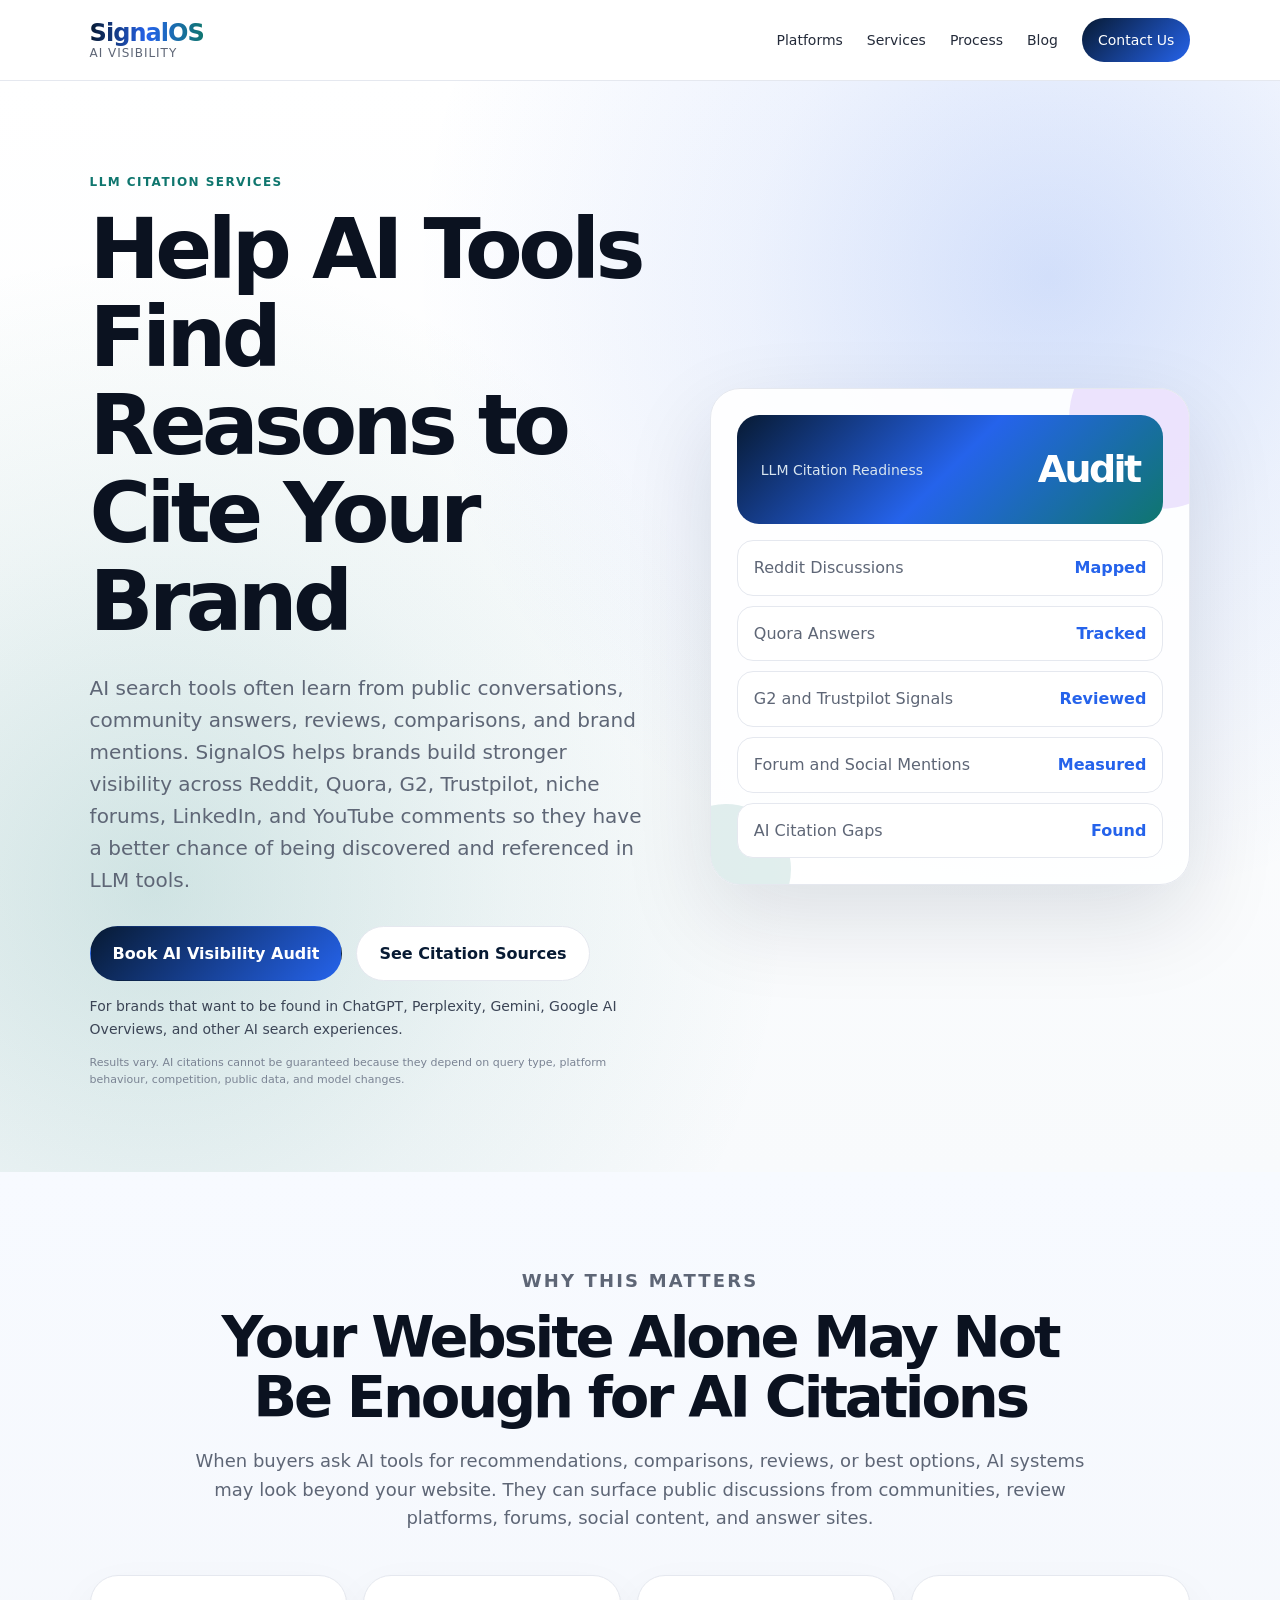
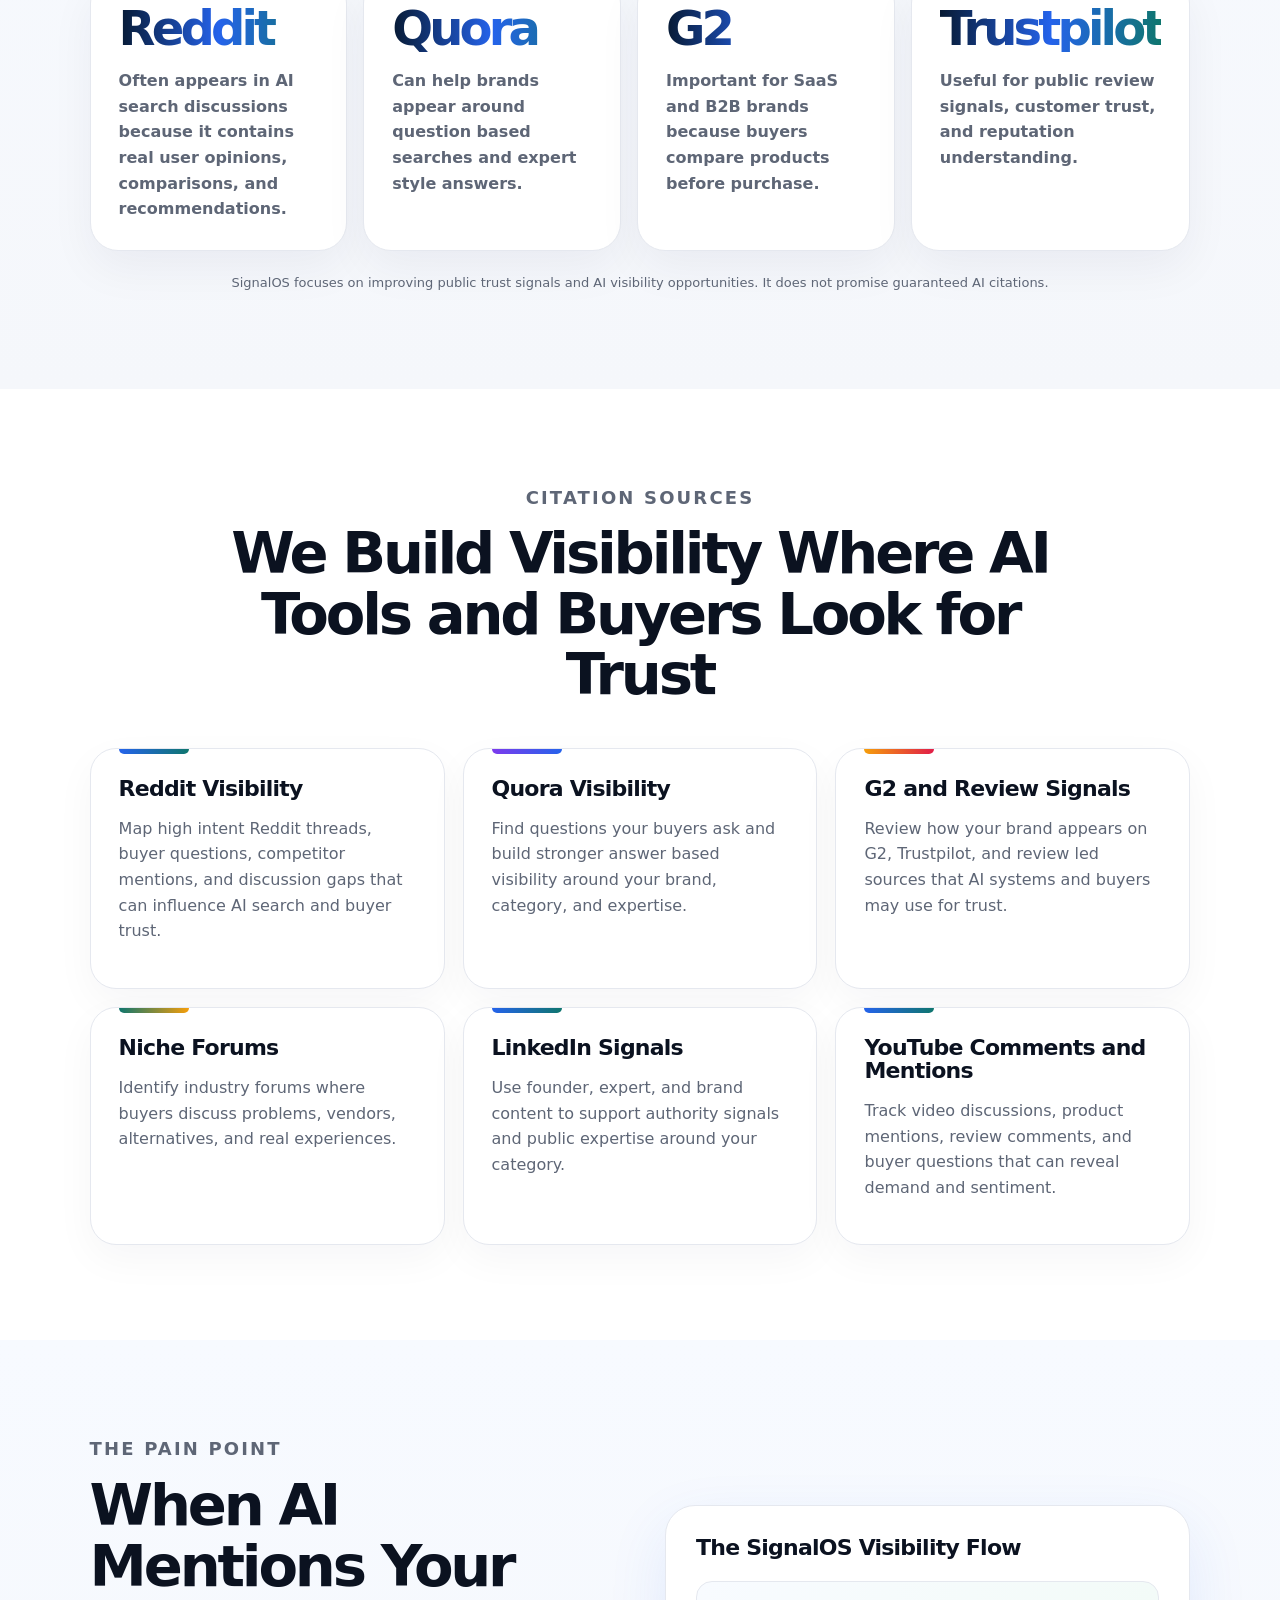
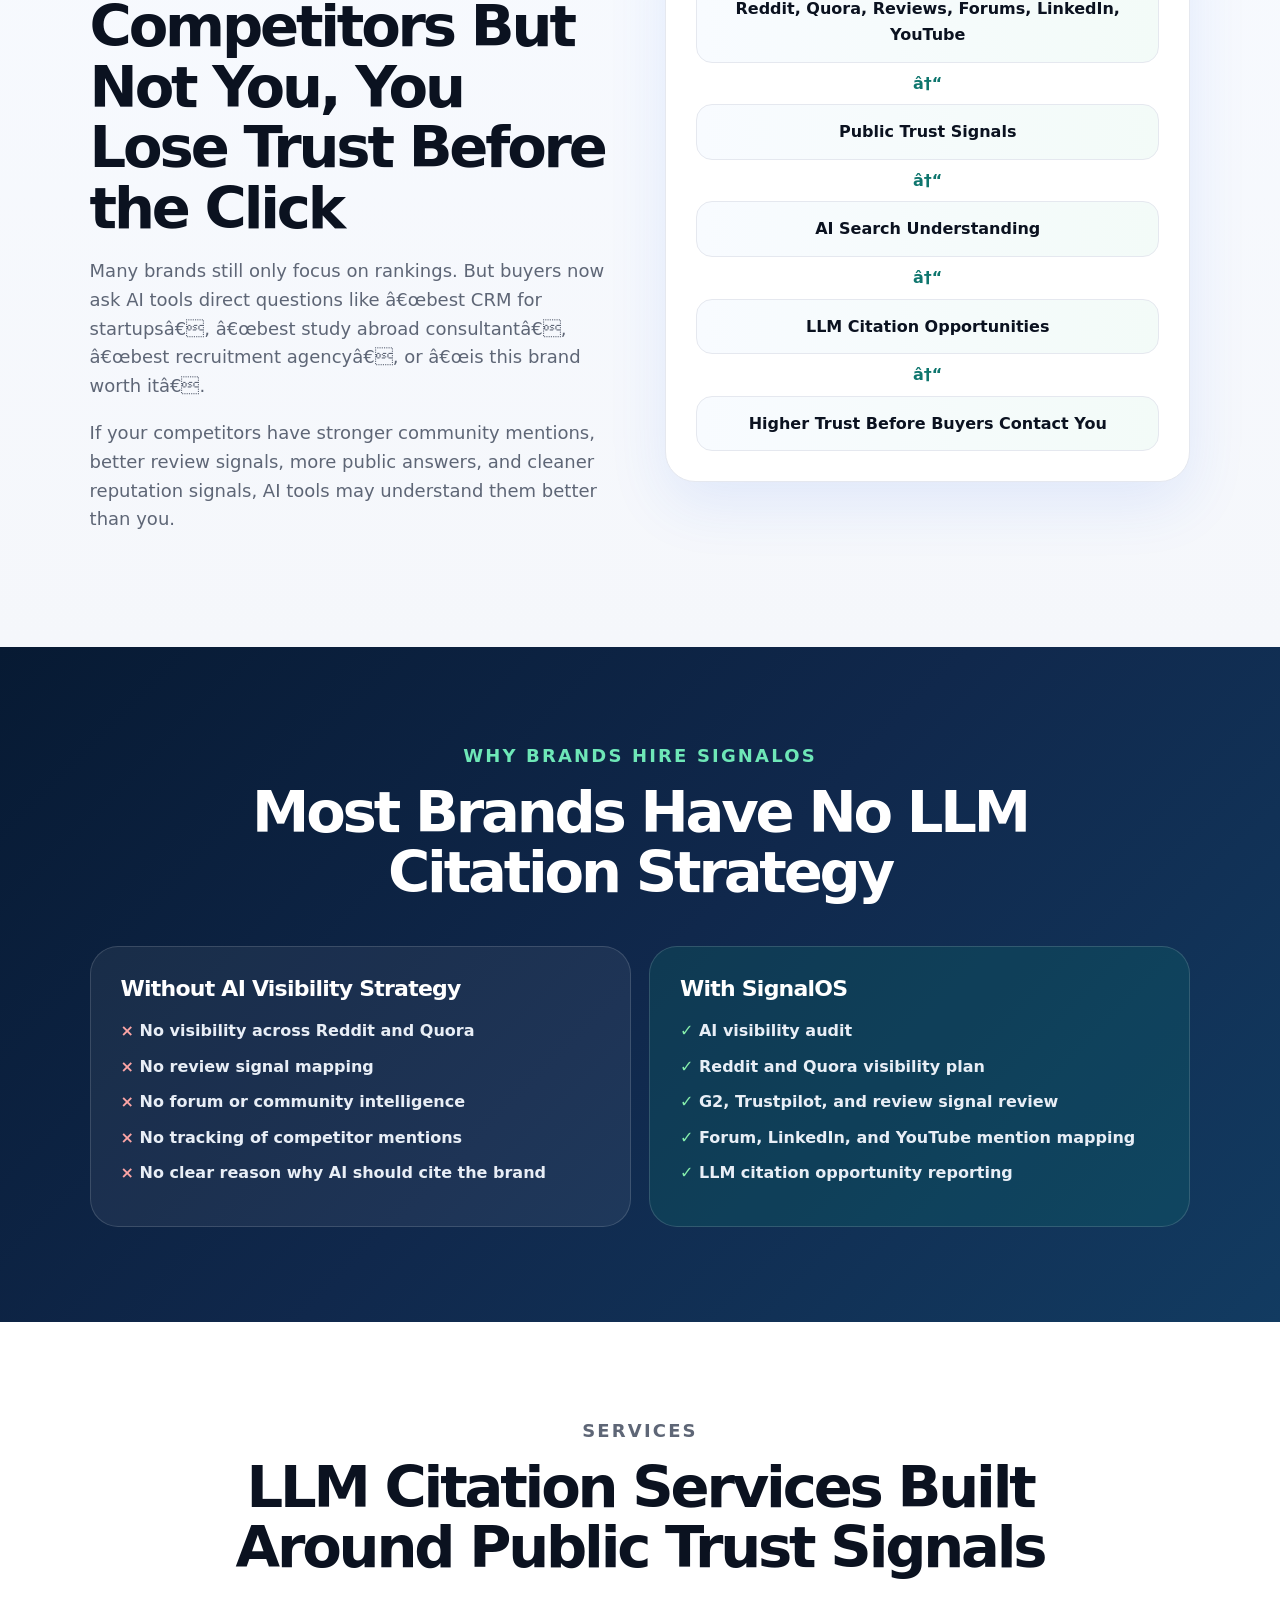
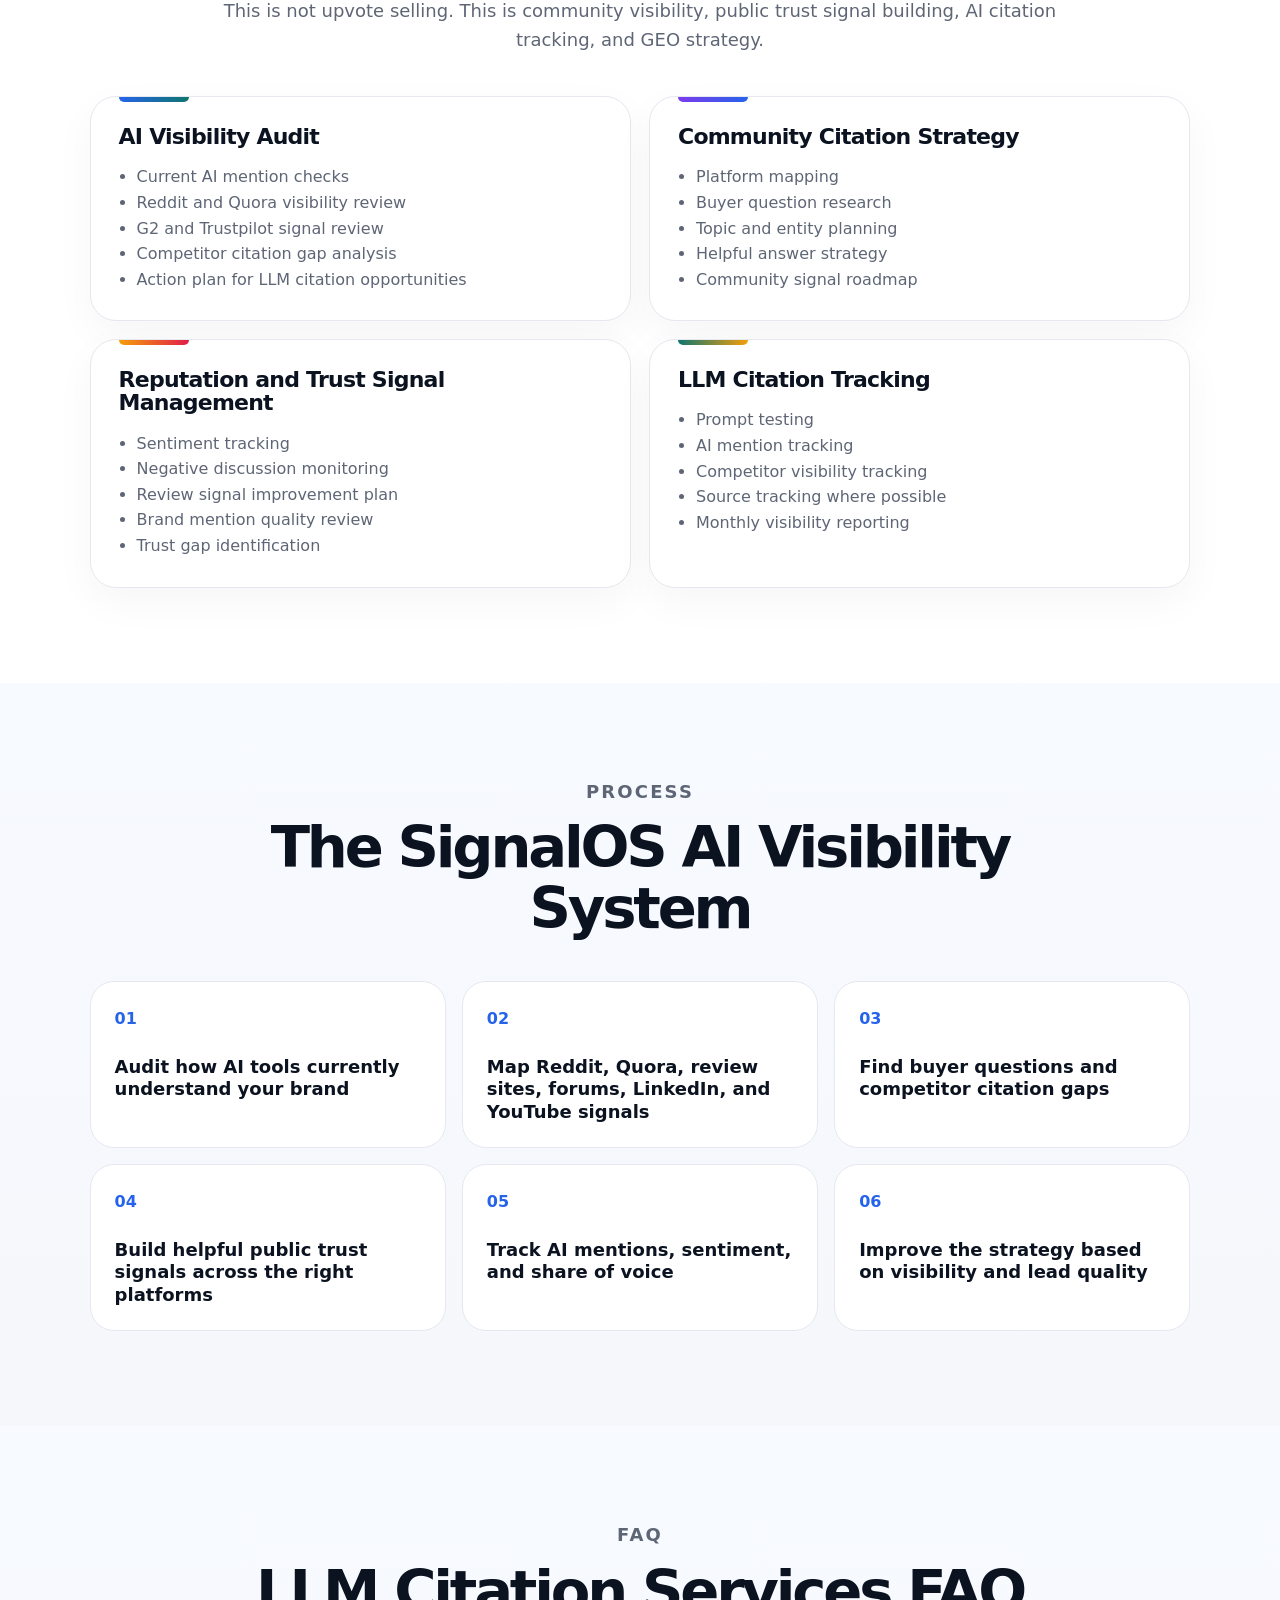
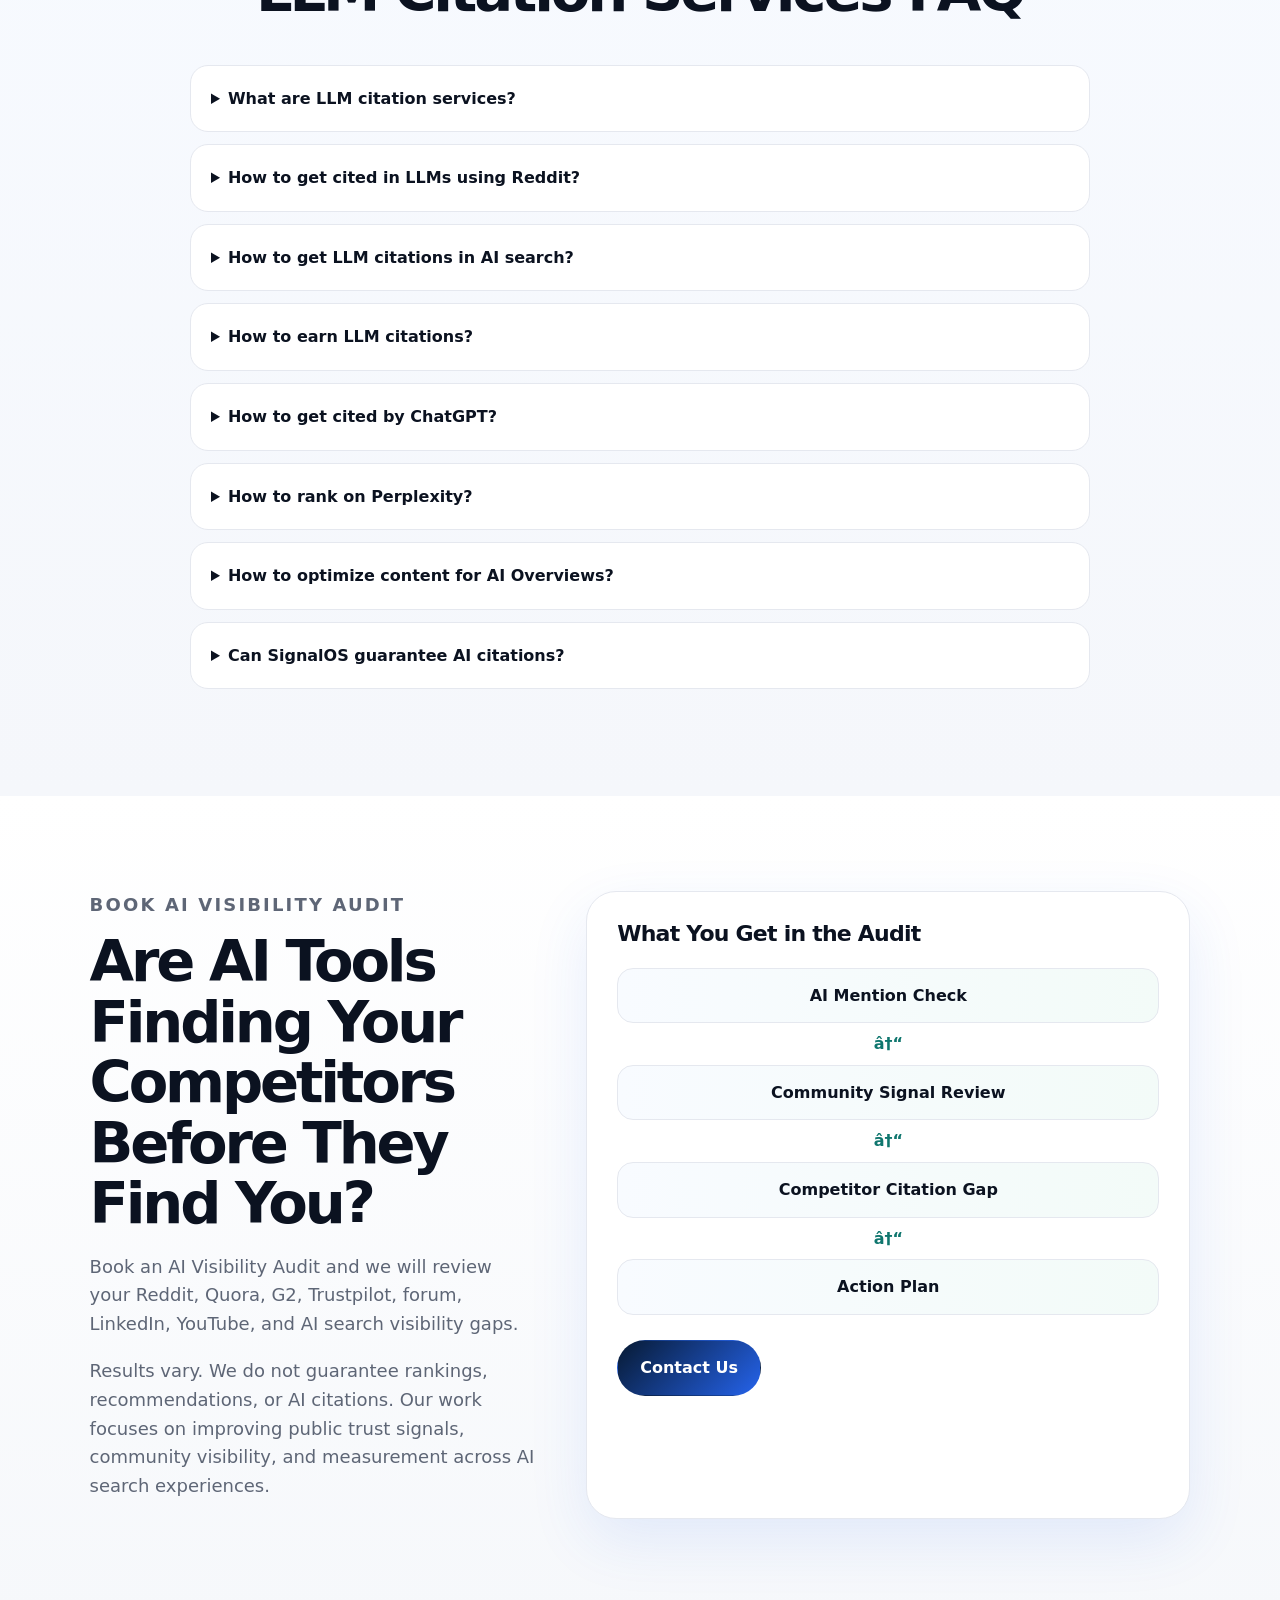
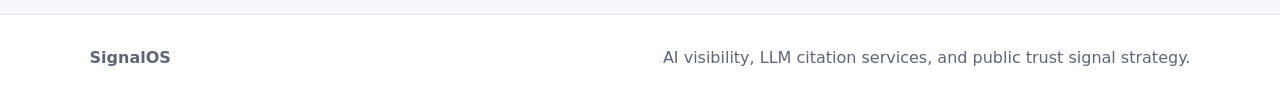
==== index.html @ 14f6a8f0 "Add files via upload" ====
﻿<!DOCTYPE html>
<html lang="en">
<head>
  <meta charset="UTF-8" />
  <meta name="viewport" content="width=device-width, initial-scale=1.0" />

  <title>LLM Citation Services | AI Visibility Through Reddit, Quora & Review Signals</title>
  <meta name="description" content="LLM citation services for brands that want better AI visibility through Reddit, Quora, G2, Trustpilot, niche forums, LinkedIn, YouTube comments, and public trust signals." />
  <link rel="canonical" href="https://yourdomain.com/" />

  <meta property="og:title" content="LLM Citation Services for AI Visibility" />
  <meta property="og:description" content="Improve AI visibility through Reddit, Quora, reviews, forums, LinkedIn, YouTube comments, and public trust signals." />
  <meta property="og:type" content="website" />

  <script type="application/ld+json">
  {
    "@context": "https://schema.org",
    "@type": "Service",
    "name": "LLM Citation Services",
    "description": "AI visibility and LLM citation services using Reddit, Quora, G2, Trustpilot, niche forums, LinkedIn, YouTube comments, and public trust signals.",
    "provider": {
      "@type": "Organization",
      "name": "SignalOS"
    },
    "areaServed": "Global",
    "serviceType": "AI Visibility and LLM Citation Services"
  }
  </script>

  <link rel="stylesheet" href="assets/styles.css" />
</head>

<body>
  <header class="site-header">
    <a class="logo" href="index.html">
      <span>SignalOS</span>
      <small>AI Visibility</small>
    </a>
    <nav class="nav">
      <a href="#platforms">Platforms</a>
      <a href="#services">Services</a>
      <a href="#process">Process</a>
      <a href="https://blog.growth-os.org/">Blog</a>
      <a href="contact.html" class="nav-cta">Contact Us</a>
    </nav>
  </header>

  <main>
    <section class="hero">
      <div class="hero-copy">
        <p class="eyebrow">LLM Citation Services</p>
        <h1>Help AI Tools Find Reasons to Cite Your Brand</h1>
        <p class="lead">
          AI search tools often learn from public conversations, community answers, reviews, comparisons, and brand mentions. SignalOS helps brands build stronger visibility across Reddit, Quora, G2, Trustpilot, niche forums, LinkedIn, and YouTube comments so they have a better chance of being discovered and referenced in LLM tools.
        </p>
        <div class="hero-actions">
          <a class="btn primary" href="contact.html">Book AI Visibility Audit</a>
          <a class="btn secondary" href="#platforms">See Citation Sources</a>
        </div>
        <p class="trust-line">For brands that want to be found in ChatGPT, Perplexity, Gemini, Google AI Overviews, and other AI search experiences.</p>
        <p class="tiny-note">Results vary. AI citations cannot be guaranteed because they depend on query type, platform behaviour, competition, public data, and model changes.</p>
      </div>

      <div class="dashboard-card">
        <div class="dash-head">
          <span>LLM Citation Readiness</span>
          <strong>Audit</strong>
        </div>
        <div class="metric"><span>Reddit Discussions</span><b>Mapped</b></div>
        <div class="metric"><span>Quora Answers</span><b>Tracked</b></div>
        <div class="metric"><span>G2 and Trustpilot Signals</span><b>Reviewed</b></div>
        <div class="metric"><span>Forum and Social Mentions</span><b>Measured</b></div>
        <div class="metric"><span>AI Citation Gaps</span><b>Found</b></div>
      </div>
    </section>

    <section class="section soft">
      <div class="section-head">
        <p class="eyebrow">Why This Matters</p>
        <h2>Your Website Alone May Not Be Enough for AI Citations</h2>
        <p>
          When buyers ask AI tools for recommendations, comparisons, reviews, or best options, AI systems may look beyond your website. They can surface public discussions from communities, review platforms, forums, social content, and answer sites.
        </p>
      </div>

      <div class="stat-strip">
        <div class="stat-card">
          <strong>Reddit</strong>
          <span>Often appears in AI search discussions because it contains real user opinions, comparisons, and recommendations.</span>
        </div>
        <div class="stat-card">
          <strong>Quora</strong>
          <span>Can help brands appear around question based searches and expert style answers.</span>
        </div>
        <div class="stat-card">
          <strong>G2</strong>
          <span>Important for SaaS and B2B brands because buyers compare products before purchase.</span>
        </div>
        <div class="stat-card">
          <strong>Trustpilot</strong>
          <span>Useful for public review signals, customer trust, and reputation understanding.</span>
        </div>
      </div>
      <p class="source-note">SignalOS focuses on improving public trust signals and AI visibility opportunities. It does not promise guaranteed AI citations.</p>
    </section>

    <section class="section" id="platforms">
      <div class="section-head">
        <p class="eyebrow">Citation Sources</p>
        <h2>We Build Visibility Where AI Tools and Buyers Look for Trust</h2>
      </div>

      <div class="card-grid three">
        <article class="card"><h3>Reddit Visibility</h3><p>Map high intent Reddit threads, buyer questions, competitor mentions, and discussion gaps that can influence AI search and buyer trust.</p></article>
        <article class="card"><h3>Quora Visibility</h3><p>Find questions your buyers ask and build stronger answer based visibility around your brand, category, and expertise.</p></article>
        <article class="card"><h3>G2 and Review Signals</h3><p>Review how your brand appears on G2, Trustpilot, and review led sources that AI systems and buyers may use for trust.</p></article>
        <article class="card"><h3>Niche Forums</h3><p>Identify industry forums where buyers discuss problems, vendors, alternatives, and real experiences.</p></article>
        <article class="card"><h3>LinkedIn Signals</h3><p>Use founder, expert, and brand content to support authority signals and public expertise around your category.</p></article>
        <article class="card"><h3>YouTube Comments and Mentions</h3><p>Track video discussions, product mentions, review comments, and buyer questions that can reveal demand and sentiment.</p></article>
      </div>
    </section>

    <section class="section soft">
      <div class="split">
        <div>
          <p class="eyebrow">The Pain Point</p>
          <h2>When AI Mentions Your Competitors But Not You, You Lose Trust Before the Click</h2>
          <p>
            Many brands still only focus on rankings. But buyers now ask AI tools direct questions like â€œbest CRM for startupsâ€, â€œbest study abroad consultantâ€, â€œbest recruitment agencyâ€, or â€œis this brand worth itâ€.
          </p>
          <p>
            If your competitors have stronger community mentions, better review signals, more public answers, and cleaner reputation signals, AI tools may understand them better than you.
          </p>
        </div>

        <div class="flow-card">
          <h3>The SignalOS Visibility Flow</h3>
          <div class="flow-step">Reddit, Quora, Reviews, Forums, LinkedIn, YouTube</div>
          <div class="flow-arrow">â†“</div>
          <div class="flow-step">Public Trust Signals</div>
          <div class="flow-arrow">â†“</div>
          <div class="flow-step">AI Search Understanding</div>
          <div class="flow-arrow">â†“</div>
          <div class="flow-step">LLM Citation Opportunities</div>
          <div class="flow-arrow">â†“</div>
          <div class="flow-step">Higher Trust Before Buyers Contact You</div>
        </div>
      </div>
    </section>

    <section class="section dark">
      <div class="section-head">
        <p class="eyebrow">Why Brands Hire SignalOS</p>
        <h2>Most Brands Have No LLM Citation Strategy</h2>
      </div>

      <div class="before-after">
        <div class="danger-box">
          <h3>Without AI Visibility Strategy</h3>
          <p>No visibility across Reddit and Quora</p>
          <p>No review signal mapping</p>
          <p>No forum or community intelligence</p>
          <p>No tracking of competitor mentions</p>
          <p>No clear reason why AI should cite the brand</p>
        </div>
        <div class="success-box">
          <h3>With SignalOS</h3>
          <p>AI visibility audit</p>
          <p>Reddit and Quora visibility plan</p>
          <p>G2, Trustpilot, and review signal review</p>
          <p>Forum, LinkedIn, and YouTube mention mapping</p>
          <p>LLM citation opportunity reporting</p>
        </div>
      </div>
    </section>

    <section class="section" id="services">
      <div class="section-head">
        <p class="eyebrow">Services</p>
        <h2>LLM Citation Services Built Around Public Trust Signals</h2>
        <p>This is not upvote selling. This is community visibility, public trust signal building, AI citation tracking, and GEO strategy.</p>
      </div>

      <div class="card-grid two">
        <article class="card">
          <h3>AI Visibility Audit</h3>
          <ul>
            <li>Current AI mention checks</li>
            <li>Reddit and Quora visibility review</li>
            <li>G2 and Trustpilot signal review</li>
            <li>Competitor citation gap analysis</li>
            <li>Action plan for LLM citation opportunities</li>
          </ul>
        </article>

        <article class="card">
          <h3>Community Citation Strategy</h3>
          <ul>
            <li>Platform mapping</li>
            <li>Buyer question research</li>
            <li>Topic and entity planning</li>
            <li>Helpful answer strategy</li>
            <li>Community signal roadmap</li>
          </ul>
        </article>

        <article class="card">
          <h3>Reputation and Trust Signal Management</h3>
          <ul>
            <li>Sentiment tracking</li>
            <li>Negative discussion monitoring</li>
            <li>Review signal improvement plan</li>
            <li>Brand mention quality review</li>
            <li>Trust gap identification</li>
          </ul>
        </article>

        <article class="card">
          <h3>LLM Citation Tracking</h3>
          <ul>
            <li>Prompt testing</li>
            <li>AI mention tracking</li>
            <li>Competitor visibility tracking</li>
            <li>Source tracking where possible</li>
            <li>Monthly visibility reporting</li>
          </ul>
        </article>
      </div>
    </section>

    <section class="section soft" id="process">
      <div class="section-head">
        <p class="eyebrow">Process</p>
        <h2>The SignalOS AI Visibility System</h2>
      </div>

      <div class="steps">
        <div><span>01</span><p>Audit how AI tools currently understand your brand</p></div>
        <div><span>02</span><p>Map Reddit, Quora, review sites, forums, LinkedIn, and YouTube signals</p></div>
        <div><span>03</span><p>Find buyer questions and competitor citation gaps</p></div>
        <div><span>04</span><p>Build helpful public trust signals across the right platforms</p></div>
        <div><span>05</span><p>Track AI mentions, sentiment, and share of voice</p></div>
        <div><span>06</span><p>Improve the strategy based on visibility and lead quality</p></div>
      </div>
    </section>

    <section class="section soft" id="faq">
      <div class="section-head">
        <p class="eyebrow">FAQ</p>
        <h2>LLM Citation Services FAQ</h2>
      </div>

      <div class="faq">
        <details>
          <summary>What are LLM citation services?</summary>
          <p>LLM citation services help brands improve AI visibility by strengthening public trust signals across Reddit, Quora, reviews, forums, and other public platforms.</p>
        </details>

        <details>
          <summary>How to get cited in LLMs using Reddit?</summary>
          <p>Build helpful discussions and strong brand signals on Reddit. AI tools often use public conversations and recommendations to understand brands and topics.</p>
        </details>

        <details>
          <summary>How to get LLM citations in AI search?</summary>
          <p>Create useful content, build authority, earn public mentions, and strengthen trust signals across communities, reviews, and discussion platforms.</p>
        </details>

        <details>
          <summary>How to earn LLM citations?</summary>
          <p>Earn citations by becoming a trusted source through expertise, quality content, public discussions, reviews, and strong brand authority.</p>
        </details>

        <details>
          <summary>How to get cited by ChatGPT?</summary>
          <p>There is no guaranteed way to get cited by ChatGPT. Brands can improve their chances by building helpful content and strong public trust signals.</p>
        </details>

        <details>
          <summary>How to rank on Perplexity?</summary>
          <p>Perplexity often cites sources that are useful, trustworthy, and easy to understand. Focus on authority, helpful content, and public mentions.</p>
        </details>

        <details>
          <summary>How to optimize content for AI Overviews?</summary>
          <p>Answer questions directly, use clear headings, demonstrate expertise, and create content that genuinely helps users solve problems.</p>
        </details>

        <details>
          <summary>Can SignalOS guarantee AI citations?</summary>
          <p>No. AI citations cannot be guaranteed because AI systems constantly change. SignalOS focuses on improving visibility signals and increasing opportunities to be discovered by AI search tools.</p>
        </details>
      </div>
    </section>

    <section class="section contact" id="contact-preview">
      <div class="contact-copy">
        <p class="eyebrow">Book AI Visibility Audit</p>
        <h2>Are AI Tools Finding Your Competitors Before They Find You?</h2>
        <p>
          Book an AI Visibility Audit and we will review your Reddit, Quora, G2, Trustpilot, forum, LinkedIn, YouTube, and AI search visibility gaps.
        </p>
        <p class="tiny-note">Results vary. We do not guarantee rankings, recommendations, or AI citations. Our work focuses on improving public trust signals, community visibility, and measurement across AI search experiences.</p>
      </div>
      <div class="flow-card">
        <h3>What You Get in the Audit</h3>
        <div class="flow-step">AI Mention Check</div>
        <div class="flow-arrow">â†“</div>
        <div class="flow-step">Community Signal Review</div>
        <div class="flow-arrow">â†“</div>
        <div class="flow-step">Competitor Citation Gap</div>
        <div class="flow-arrow">â†“</div>
        <div class="flow-step">Action Plan</div>
        <br />
        <a class="btn primary" href="contact.html">Contact Us</a>
      </div>
    </section>
  </main>

  <footer class="footer">
    <p><strong>SignalOS</strong></p>
    <p>AI visibility, LLM citation services, and public trust signal strategy.</p>
  </footer>
</body>
</html>
---- assets/styles.css ----
:root{
  --bg:#fff;
  --text:#0b1220;
  --muted:#5e6676;
  --soft:#f5f7fb;
  --line:#e5e8ef;
  --navy:#071a33;
  --blue:#2563eb;
  --teal:#0f766e;
  --purple:#7c3aed;
  --amber:#f59e0b;
  --rose:#e11d48;
}
*{box-sizing:border-box}
html{scroll-behavior:smooth}
body{margin:0;font-family:Inter,ui-sans-serif,system-ui,-apple-system,BlinkMacSystemFont,"Segoe UI",sans-serif;background:var(--bg);color:var(--text);line-height:1.6}
a{text-decoration:none;color:inherit}
.site-header{position:sticky;top:0;z-index:50;background:rgba(255,255,255,.9);backdrop-filter:blur(16px);border-bottom:1px solid var(--line);display:flex;align-items:center;justify-content:space-between;padding:18px 7vw}
.logo{display:flex;flex-direction:column;line-height:1.1}
.logo span{font-weight:900;letter-spacing:-.04em;font-size:24px;background:linear-gradient(90deg,var(--navy),var(--blue),var(--teal));-webkit-background-clip:text;color:transparent}
.logo small{color:var(--muted);font-size:12px;letter-spacing:.08em;text-transform:uppercase}
.nav{display:flex;align-items:center;gap:24px;font-size:14px;color:#242b3a}
.nav a:hover{color:var(--blue)}
.nav-cta{background:linear-gradient(135deg,var(--navy),var(--blue));color:white!important;padding:11px 16px;border-radius:999px}
.hero{min-height:88vh;display:grid;grid-template-columns:1.08fr .92fr;align-items:center;gap:56px;padding:92px 7vw 72px;background:
  radial-gradient(circle at 82% 18%,rgba(37,99,235,.20) 0,rgba(37,99,235,.08) 22%,transparent 46%),
  radial-gradient(circle at 12% 74%,rgba(15,118,110,.18) 0,rgba(15,118,110,.06) 26%,transparent 46%),
  linear-gradient(180deg,#fff 0%,#f8fafc 100%)}
.eyebrow{text-transform:uppercase;letter-spacing:.12em;font-weight:900;color:var(--teal);font-size:12px;margin:0 0 12px}
h1,h2,h3{line-height:1.05;letter-spacing:-.055em;margin:0;color:var(--text)}
h1{font-size:clamp(44px,7vw,84px);max-width:980px}
h2{font-size:clamp(34px,4.5vw,58px)}
h3{font-size:22px;letter-spacing:-.035em}
.lead{font-size:20px;color:var(--muted);max-width:760px;margin:26px 0}
.hero-actions{display:flex;gap:14px;flex-wrap:wrap;margin:30px 0 14px}
.btn{display:inline-flex;align-items:center;justify-content:center;border-radius:999px;padding:14px 22px;font-weight:900;border:1px solid var(--line);transition:.2s ease}
.btn:hover{transform:translateY(-2px);box-shadow:0 14px 30px rgba(37,99,235,.15)}
.primary{background:linear-gradient(135deg,var(--navy),var(--blue));color:white;border-color:transparent}
.secondary{background:white;color:var(--navy)}
.trust-line{color:#3c4556;font-size:14px}
.tiny-note{font-size:11px;color:#7a8393;margin-top:10px;max-width:680px}
.dashboard-card{background:rgba(255,255,255,.92);border:1px solid var(--line);box-shadow:0 34px 90px rgba(7,26,51,.12);border-radius:30px;padding:26px;max-width:540px;width:100%;justify-self:end;position:relative;overflow:hidden}
.dashboard-card:before{content:"";position:absolute;width:180px;height:180px;right:-60px;top:-60px;background:rgba(124,58,237,.13);border-radius:50%}
.dashboard-card:after{content:"";position:absolute;width:130px;height:130px;left:-50px;bottom:-50px;background:rgba(15,118,110,.12);border-radius:50%}
.dash-head{background:linear-gradient(135deg,var(--navy),var(--blue),var(--teal));color:white;border-radius:22px;padding:24px;margin-bottom:16px;display:flex;align-items:center;justify-content:space-between;gap:20px;position:relative;z-index:1}
.dash-head span{color:#d8e5ef;font-size:14px}
.dash-head strong{font-size:38px;letter-spacing:-.07em}
.metric{display:flex;justify-content:space-between;align-items:center;border:1px solid var(--line);border-radius:16px;padding:14px 16px;margin-top:10px;background:#fff;position:relative;z-index:1}
.metric span{color:var(--muted)}
.metric b{color:var(--blue)}
.section{padding:95px 7vw}
.soft{background:linear-gradient(180deg,#f7faff,#f5f7fb)}
.section-head{max-width:890px;margin:0 auto 42px;text-align:center}
.section-head p{color:var(--muted);font-size:18px}
.card-grid{display:grid;gap:18px}
.three{grid-template-columns:repeat(3,1fr)}
.four{grid-template-columns:repeat(4,1fr)}
.two{grid-template-columns:repeat(2,1fr)}
.card{background:white;border:1px solid var(--line);border-radius:26px;padding:28px;box-shadow:0 14px 40px rgba(7,26,51,.04);transition:.2s ease;position:relative;overflow:hidden}
.card:before{content:"";position:absolute;width:70px;height:5px;left:28px;top:0;border-radius:0 0 999px 999px;background:linear-gradient(90deg,var(--blue),var(--teal))}
.card:nth-child(2):before{background:linear-gradient(90deg,var(--purple),var(--blue))}
.card:nth-child(3):before{background:linear-gradient(90deg,var(--amber),var(--rose))}
.card:nth-child(4):before{background:linear-gradient(90deg,var(--teal),var(--amber))}
.card:hover{transform:translateY(-4px);box-shadow:0 24px 50px rgba(37,99,235,.10)}
.card p,.card li{color:var(--muted)}
.card ul{padding-left:18px;margin-bottom:0}
.card.wide{grid-column:span 2}
.stat-strip{display:grid;grid-template-columns:repeat(4,1fr);gap:16px}
.stat-card{background:white;border:1px solid var(--line);border-radius:28px;padding:28px;box-shadow:0 18px 45px rgba(7,26,51,.05)}
.stat-card strong{display:block;font-size:48px;line-height:1;letter-spacing:-.08em;background:linear-gradient(90deg,var(--navy),var(--blue),var(--teal));-webkit-background-clip:text;color:transparent;margin-bottom:16px}
.stat-card span{color:var(--muted);font-weight:650}
.source-note{max-width:860px;margin:22px auto 0;text-align:center;color:var(--muted);font-size:13px}
.split{display:grid;grid-template-columns:1fr 1fr;gap:50px;align-items:center}
.split p{color:var(--muted);font-size:18px}
.flow-card{border:1px solid var(--line);background:white;border-radius:30px;padding:30px;box-shadow:0 22px 60px rgba(37,99,235,.10)}
.flow-card h3{margin-bottom:22px}
.flow-step{background:linear-gradient(90deg,#f8fbff,#f3fbf8);border:1px solid var(--line);border-radius:16px;padding:14px 16px;font-weight:850;text-align:center}
.flow-arrow{text-align:center;color:var(--teal);font-weight:900;padding:8px 0}
.dark{background:linear-gradient(135deg,var(--navy),#10284c,#123b61);color:white}
.dark h2,.dark h3{color:white}
.dark .eyebrow{color:#6ee7b7}
.before-after{display:grid;grid-template-columns:1fr 1fr;gap:18px}
.danger-box,.success-box{border-radius:28px;padding:30px;border:1px solid rgba(255,255,255,.14)}
.danger-box{background:rgba(255,255,255,.06)}
.success-box{background:rgba(15,118,110,.24)}
.danger-box h3,.success-box h3{color:white;margin-bottom:18px}
.danger-box p,.success-box p{margin:10px 0;color:#e8eef6;font-weight:700}
.danger-box p:before{content:"× ";color:#fca5a5;font-weight:900}
.success-box p:before{content:"✓ ";color:#86efac;font-weight:900}
.steps{display:grid;grid-template-columns:repeat(3,1fr);gap:16px}
.steps div{background:white;border:1px solid var(--line);border-radius:24px;padding:24px}
.steps span{display:block;color:var(--blue);font-weight:900;margin-bottom:24px}
.steps p{font-size:18px;font-weight:800;margin:0;line-height:1.25}
.pill-grid{display:flex;flex-wrap:wrap;gap:12px;justify-content:center}
.pill-grid span{padding:14px 18px;border-radius:999px;background:#fff;border:1px solid var(--line);font-weight:850;color:var(--navy)}
.faq{max-width:900px;margin:auto}
details{background:white;border:1px solid var(--line);border-radius:18px;margin-bottom:12px;padding:20px}
summary{font-weight:900;cursor:pointer}
details p{color:var(--muted)}
.contact{display:grid;grid-template-columns:.85fr 1.15fr;gap:50px;background:linear-gradient(180deg,#fff,#f6f8fb)}
.contact-copy p{color:var(--muted);font-size:18px}
.contact-form{background:white;border:1px solid var(--line);border-radius:30px;padding:28px;box-shadow:0 22px 60px rgba(37,99,235,.10)}
label{display:block;font-weight:800;margin-bottom:16px;color:#1d2533}
input,textarea{width:100%;border:1px solid var(--line);border-radius:14px;padding:14px;margin-top:8px;font:inherit;outline:none;background:#fbfcfe}
input:focus,textarea:focus{border-color:var(--blue);box-shadow:0 0 0 4px rgba(37,99,235,.08)}
button{cursor:pointer;width:100%;font-size:16px}
.form-note{font-size:12px;color:var(--muted);text-align:center;margin-bottom:0}
.footer{padding:30px 7vw;border-top:1px solid var(--line);display:flex;justify-content:space-between;gap:20px;color:var(--muted)}
.footer p{margin:0}
@media(max-width:980px){.nav{display:none}.hero,.split,.contact{grid-template-columns:1fr}.dashboard-card{justify-self:start}.three,.four,.two,.steps,.stat-strip,.before-after{grid-template-columns:1fr}.card.wide{grid-column:auto}.footer{flex-direction:column}}
@media(max-width:560px){.site-header{padding:16px 5vw}.hero,.section{padding-left:5vw;padding-right:5vw}h1{font-size:42px}}
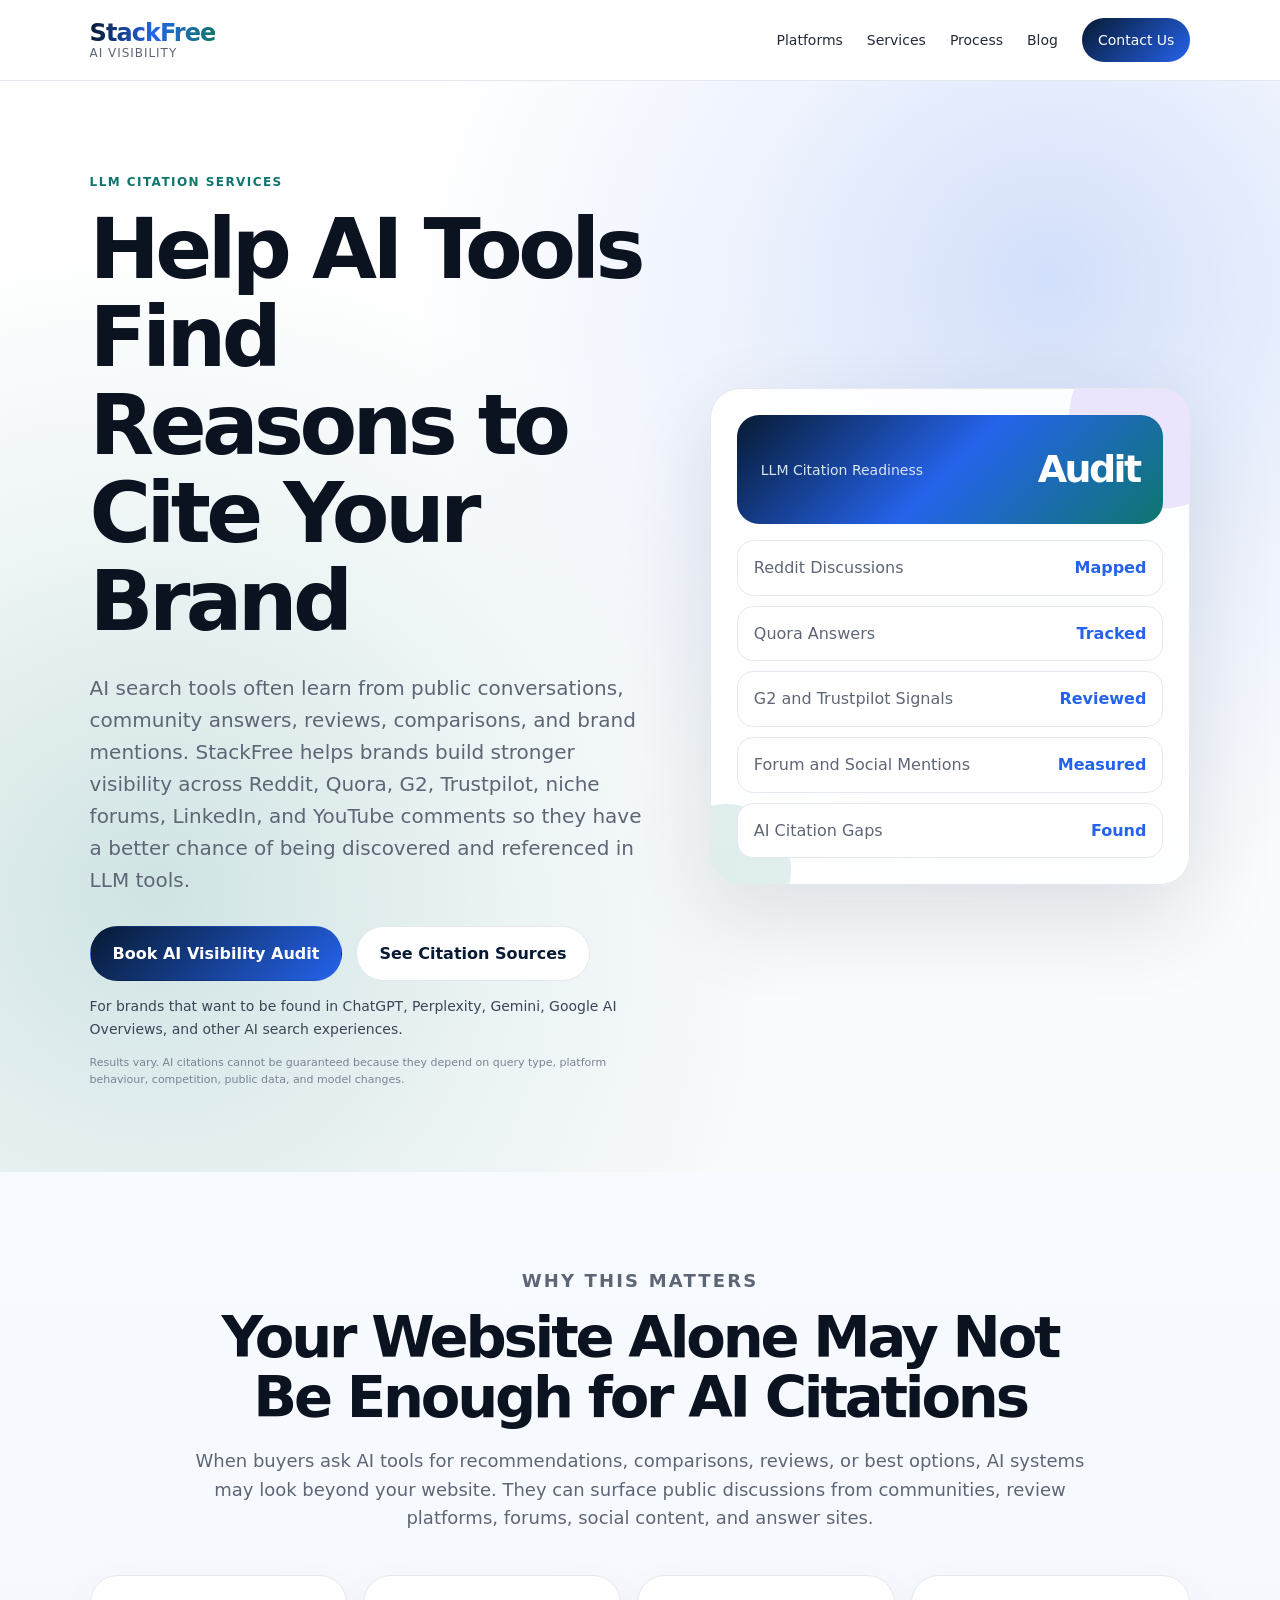
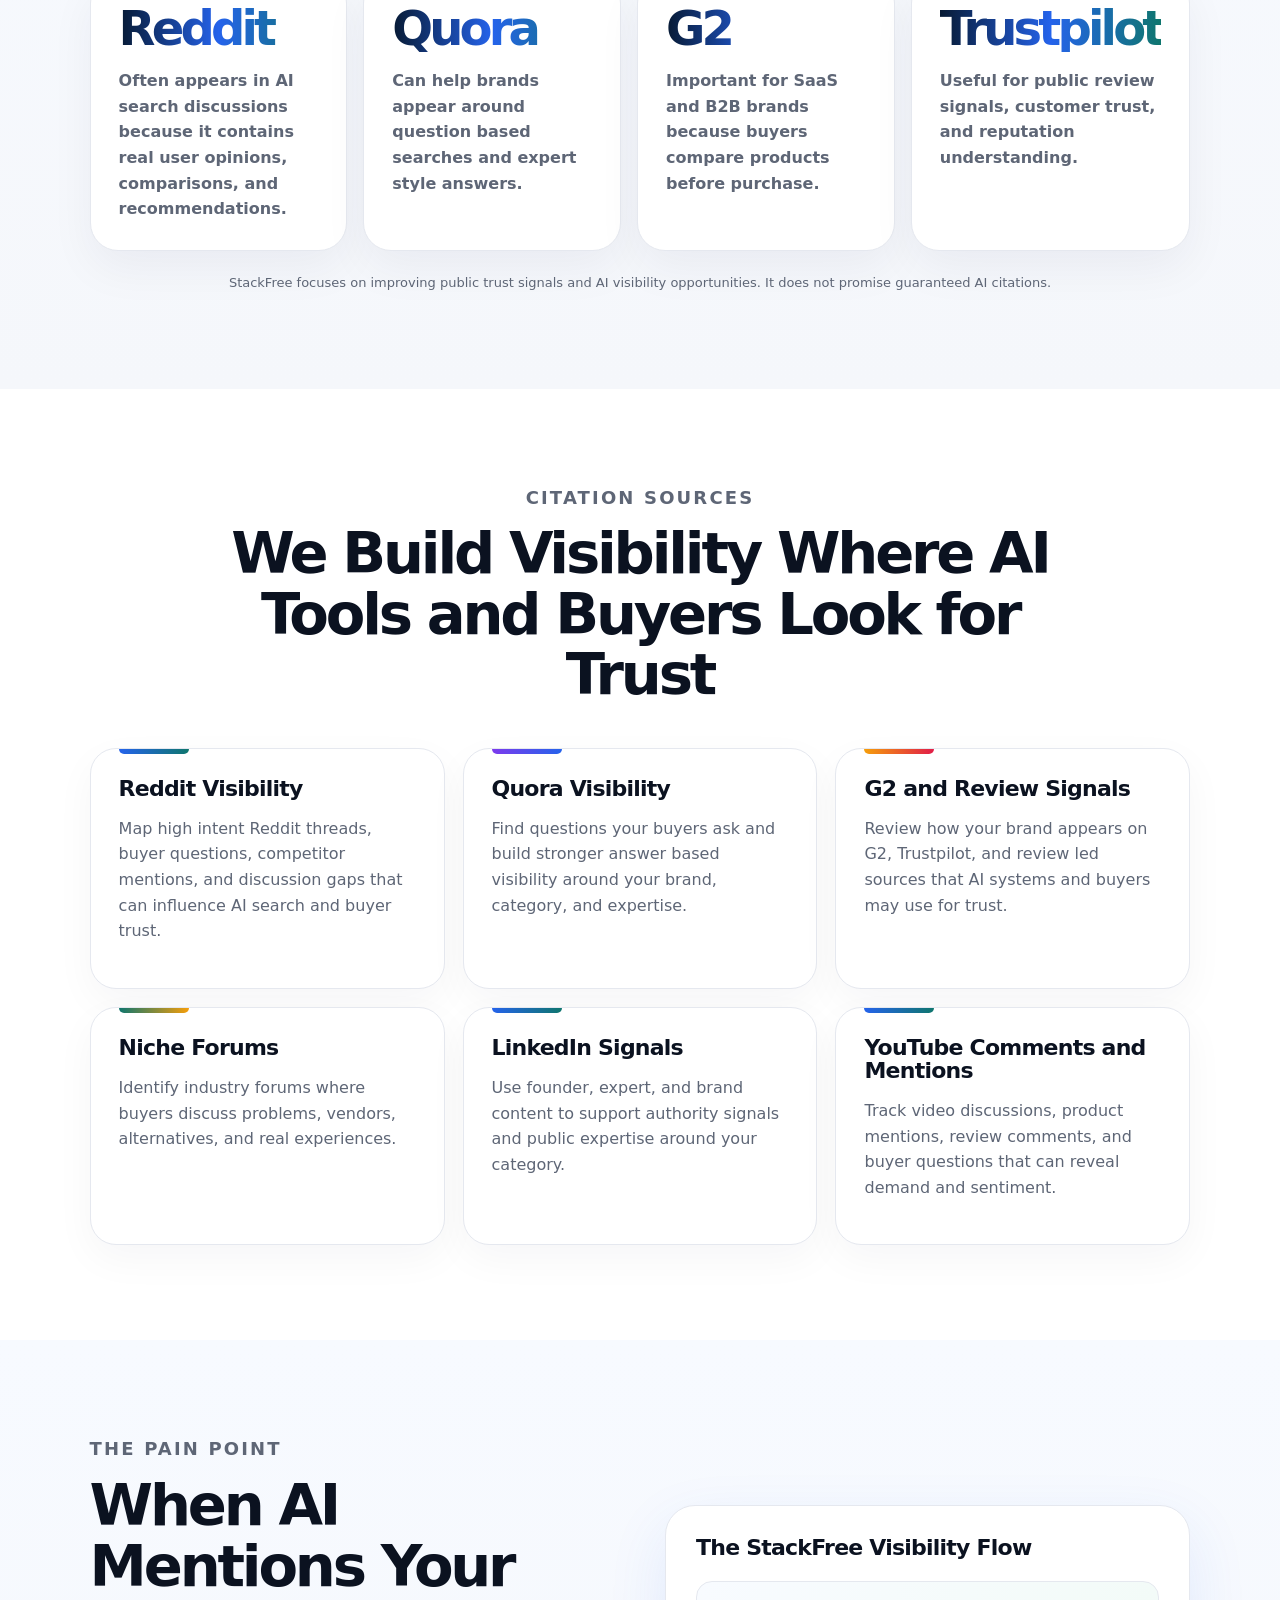
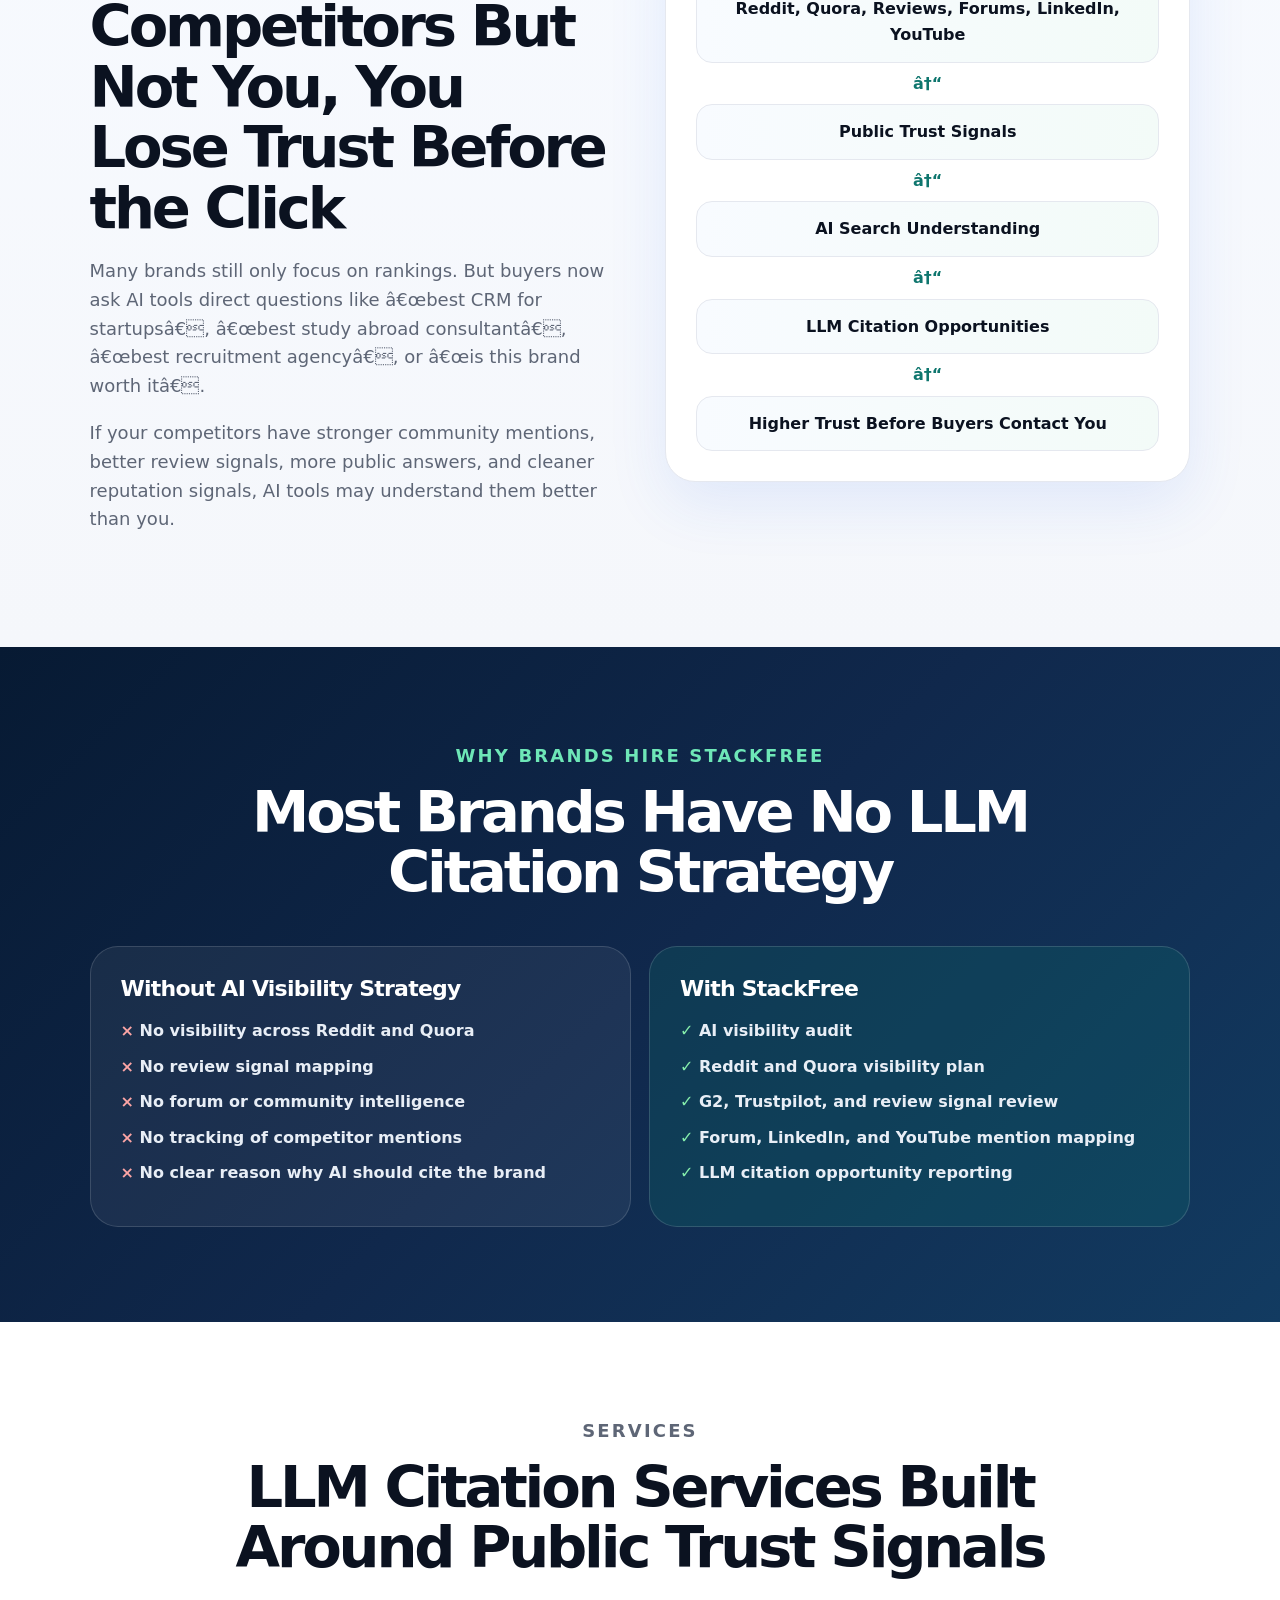
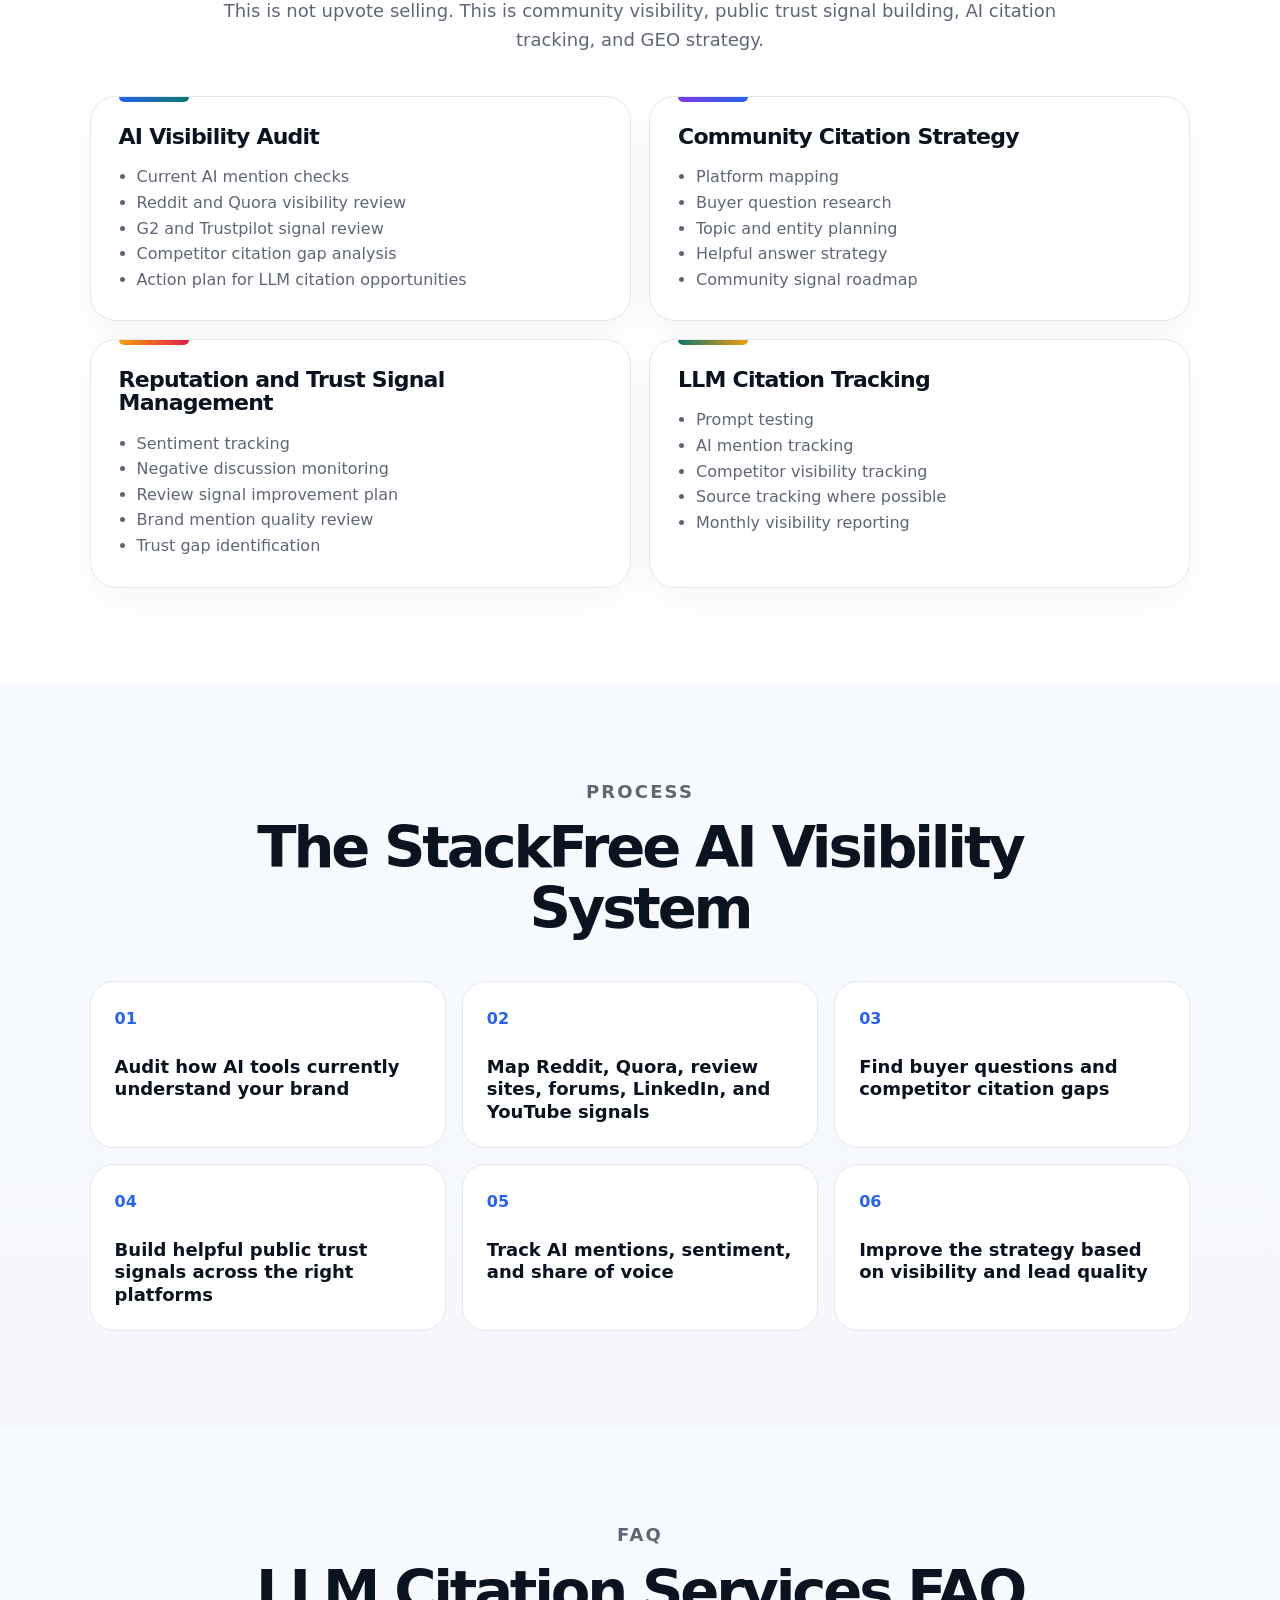
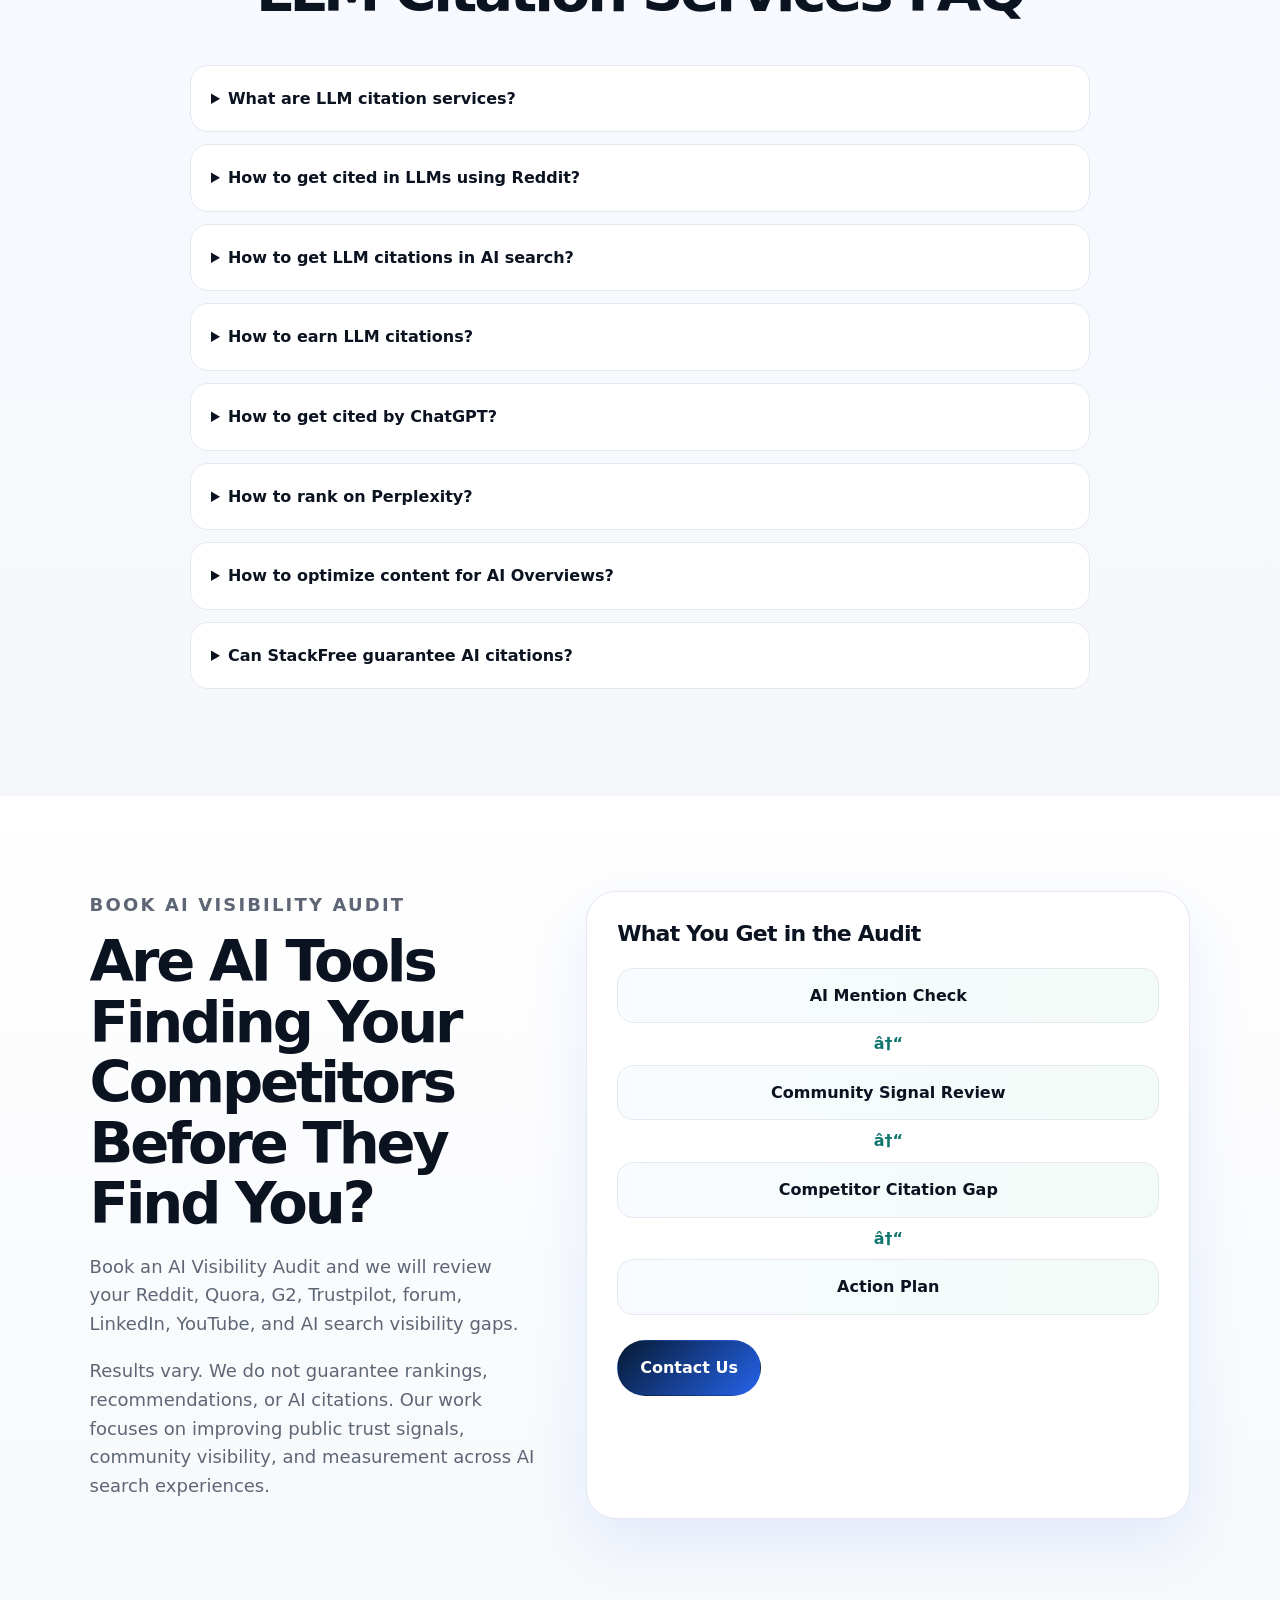
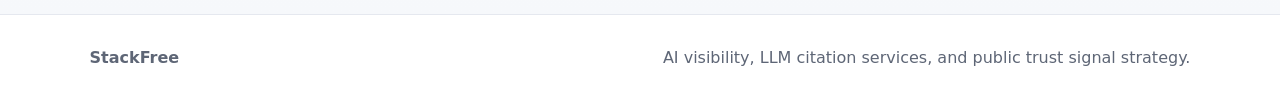
==== commit f29c34da: "Update index.html" ====
--- a/index.html
+++ b/index.html
@@ -6,26 +6,89 @@
 
   <title>LLM Citation Services | AI Visibility Through Reddit, Quora & Review Signals</title>
   <meta name="description" content="LLM citation services for brands that want better AI visibility through Reddit, Quora, G2, Trustpilot, niche forums, LinkedIn, YouTube comments, and public trust signals." />
-  <link rel="canonical" href="https://yourdomain.com/" />
-
+  <link rel="canonical" href="https://stackfree.io/" />
+
+  <meta property="og:url" content="https://stackfree.io/" />
   <meta property="og:title" content="LLM Citation Services for AI Visibility" />
   <meta property="og:description" content="Improve AI visibility through Reddit, Quora, reviews, forums, LinkedIn, YouTube comments, and public trust signals." />
   <meta property="og:type" content="website" />
-
+  <meta property="og:image" content="https://stackfree.io/assets/og-image.png" />
+
+ <script type="application/ld+json">
+{
+  "@context": "https://schema.org",
+  "@type": "Service",
+  "name": "LLM Citation Services",
+  "description": "AI visibility and LLM citation services for brands that want better visibility across ChatGPT, Perplexity, Gemini, and AI search experiences.",
+  "serviceType": "AI Visibility and LLM Citation Services",
+  "areaServed": "Global",
+  "provider": {
+    "@type": "Organization",
+    "name": "StackFree",
+    "url": "https://stackfree.io",
+    "logo": "https://stackfree.io/assets/logo.png"
+  }
+}
+</script>
   <script type="application/ld+json">
-  {
-    "@context": "https://schema.org",
-    "@type": "Service",
-    "name": "LLM Citation Services",
-    "description": "AI visibility and LLM citation services using Reddit, Quora, G2, Trustpilot, niche forums, LinkedIn, YouTube comments, and public trust signals.",
-    "provider": {
-      "@type": "Organization",
-      "name": "SignalOS"
+{
+  "@context": "https://schema.org",
+  "@type": "Organization",
+  "name": "StackFree",
+  "url": "https://stackfree.io",
+  "logo": "https://stackfree.io/assets/logo.png",
+  "description": "StackFree helps brands improve AI visibility and earn citations across ChatGPT, Perplexity, Gemini, AI Overviews, Reddit, Quora, G2, Trustpilot, and niche communities."
+}
+</script>
+
+  <script type="application/ld+json">
+{
+  "@context": "https://schema.org",
+  "@type": "FAQPage",
+  "mainEntity": [
+    {
+      "@type": "Question",
+      "name": "How to get cited by ChatGPT?",
+      "acceptedAnswer": {
+        "@type": "Answer",
+        "text": "Brands improve their chances of being cited by ChatGPT by building visibility across trusted public sources such as Reddit, Quora, G2, Trustpilot, niche forums, LinkedIn, and well-structured content on their own websites."
+      }
     },
-    "areaServed": "Global",
-    "serviceType": "AI Visibility and LLM Citation Services"
-  }
-  </script>
+    {
+      "@type": "Question",
+      "name": "How to rank on Perplexity?",
+      "acceptedAnswer": {
+        "@type": "Answer",
+        "text": "Perplexity frequently references public discussions, reviews, expert content, and trusted websites. Building visibility across community platforms and publishing helpful content can improve your chances of being cited."
+      }
+    },
+    {
+      "@type": "Question",
+      "name": "How to optimize content for AI Overviews?",
+      "acceptedAnswer": {
+        "@type": "Answer",
+        "text": "Content for AI Overviews should answer questions directly, use clear headings, demonstrate expertise, and be supported by trusted mentions, reviews, and discussions across the web."
+      }
+    },
+    {
+      "@type": "Question",
+      "name": "How to earn LLM citations?",
+      "acceptedAnswer": {
+        "@type": "Answer",
+        "text": "LLM citations are earned by creating strong public trust signals, publishing expert content, and building visibility across platforms such as Reddit, Quora, G2, Trustpilot, LinkedIn, YouTube comments, and industry communities."
+      }
+    },
+    {
+      "@type": "Question",
+      "name": "How to get cited in LLMs through Reddit?",
+      "acceptedAnswer": {
+        "@type": "Answer",
+        "text": "Reddit discussions often appear in AI search experiences because they contain real user experiences and community knowledge. Participating in relevant conversations and building authentic visibility can improve the chances of being cited."
+      }
+    }
+  ]
+}
+</script>
 
   <link rel="stylesheet" href="assets/styles.css" />
 </head>
@@ -33,7 +96,7 @@
 <body>
   <header class="site-header">
     <a class="logo" href="index.html">
-      <span>SignalOS</span>
+      <span>StackFree</span>
       <small>AI Visibility</small>
     </a>
     <nav class="nav">
@@ -51,7 +114,7 @@
         <p class="eyebrow">LLM Citation Services</p>
         <h1>Help AI Tools Find Reasons to Cite Your Brand</h1>
         <p class="lead">
-          AI search tools often learn from public conversations, community answers, reviews, comparisons, and brand mentions. SignalOS helps brands build stronger visibility across Reddit, Quora, G2, Trustpilot, niche forums, LinkedIn, and YouTube comments so they have a better chance of being discovered and referenced in LLM tools.
+          AI search tools often learn from public conversations, community answers, reviews, comparisons, and brand mentions. StackFree helps brands build stronger visibility across Reddit, Quora, G2, Trustpilot, niche forums, LinkedIn, and YouTube comments so they have a better chance of being discovered and referenced in LLM tools.
         </p>
         <div class="hero-actions">
           <a class="btn primary" href="contact.html">Book AI Visibility Audit</a>
@@ -101,7 +164,7 @@
           <span>Useful for public review signals, customer trust, and reputation understanding.</span>
         </div>
       </div>
-      <p class="source-note">SignalOS focuses on improving public trust signals and AI visibility opportunities. It does not promise guaranteed AI citations.</p>
+      <p class="source-note">StackFree focuses on improving public trust signals and AI visibility opportunities. It does not promise guaranteed AI citations.</p>
     </section>
 
     <section class="section" id="platforms">
@@ -134,7 +197,7 @@
         </div>
 
         <div class="flow-card">
-          <h3>The SignalOS Visibility Flow</h3>
+          <h3>The StackFree Visibility Flow</h3>
           <div class="flow-step">Reddit, Quora, Reviews, Forums, LinkedIn, YouTube</div>
           <div class="flow-arrow">â†“</div>
           <div class="flow-step">Public Trust Signals</div>
@@ -150,7 +213,7 @@
 
     <section class="section dark">
       <div class="section-head">
-        <p class="eyebrow">Why Brands Hire SignalOS</p>
+        <p class="eyebrow">Why Brands Hire StackFree</p>
         <h2>Most Brands Have No LLM Citation Strategy</h2>
       </div>
 
@@ -164,7 +227,7 @@
           <p>No clear reason why AI should cite the brand</p>
         </div>
         <div class="success-box">
-          <h3>With SignalOS</h3>
+          <h3>With StackFree</h3>
           <p>AI visibility audit</p>
           <p>Reddit and Quora visibility plan</p>
           <p>G2, Trustpilot, and review signal review</p>
@@ -231,7 +294,7 @@
     <section class="section soft" id="process">
       <div class="section-head">
         <p class="eyebrow">Process</p>
-        <h2>The SignalOS AI Visibility System</h2>
+        <h2>The StackFree AI Visibility System</h2>
       </div>
 
       <div class="steps">
@@ -287,8 +350,8 @@
         </details>
 
         <details>
-          <summary>Can SignalOS guarantee AI citations?</summary>
-          <p>No. AI citations cannot be guaranteed because AI systems constantly change. SignalOS focuses on improving visibility signals and increasing opportunities to be discovered by AI search tools.</p>
+          <summary>Can StackFree guarantee AI citations?</summary>
+          <p>No. AI citations cannot be guaranteed because AI systems constantly change. StackFree focuses on improving visibility signals and increasing opportunities to be discovered by AI search tools.</p>
         </details>
       </div>
     </section>
@@ -318,7 +381,7 @@
   </main>
 
   <footer class="footer">
-    <p><strong>SignalOS</strong></p>
+    <p><strong>StackFree</strong></p>
     <p>AI visibility, LLM citation services, and public trust signal strategy.</p>
   </footer>
 </body>
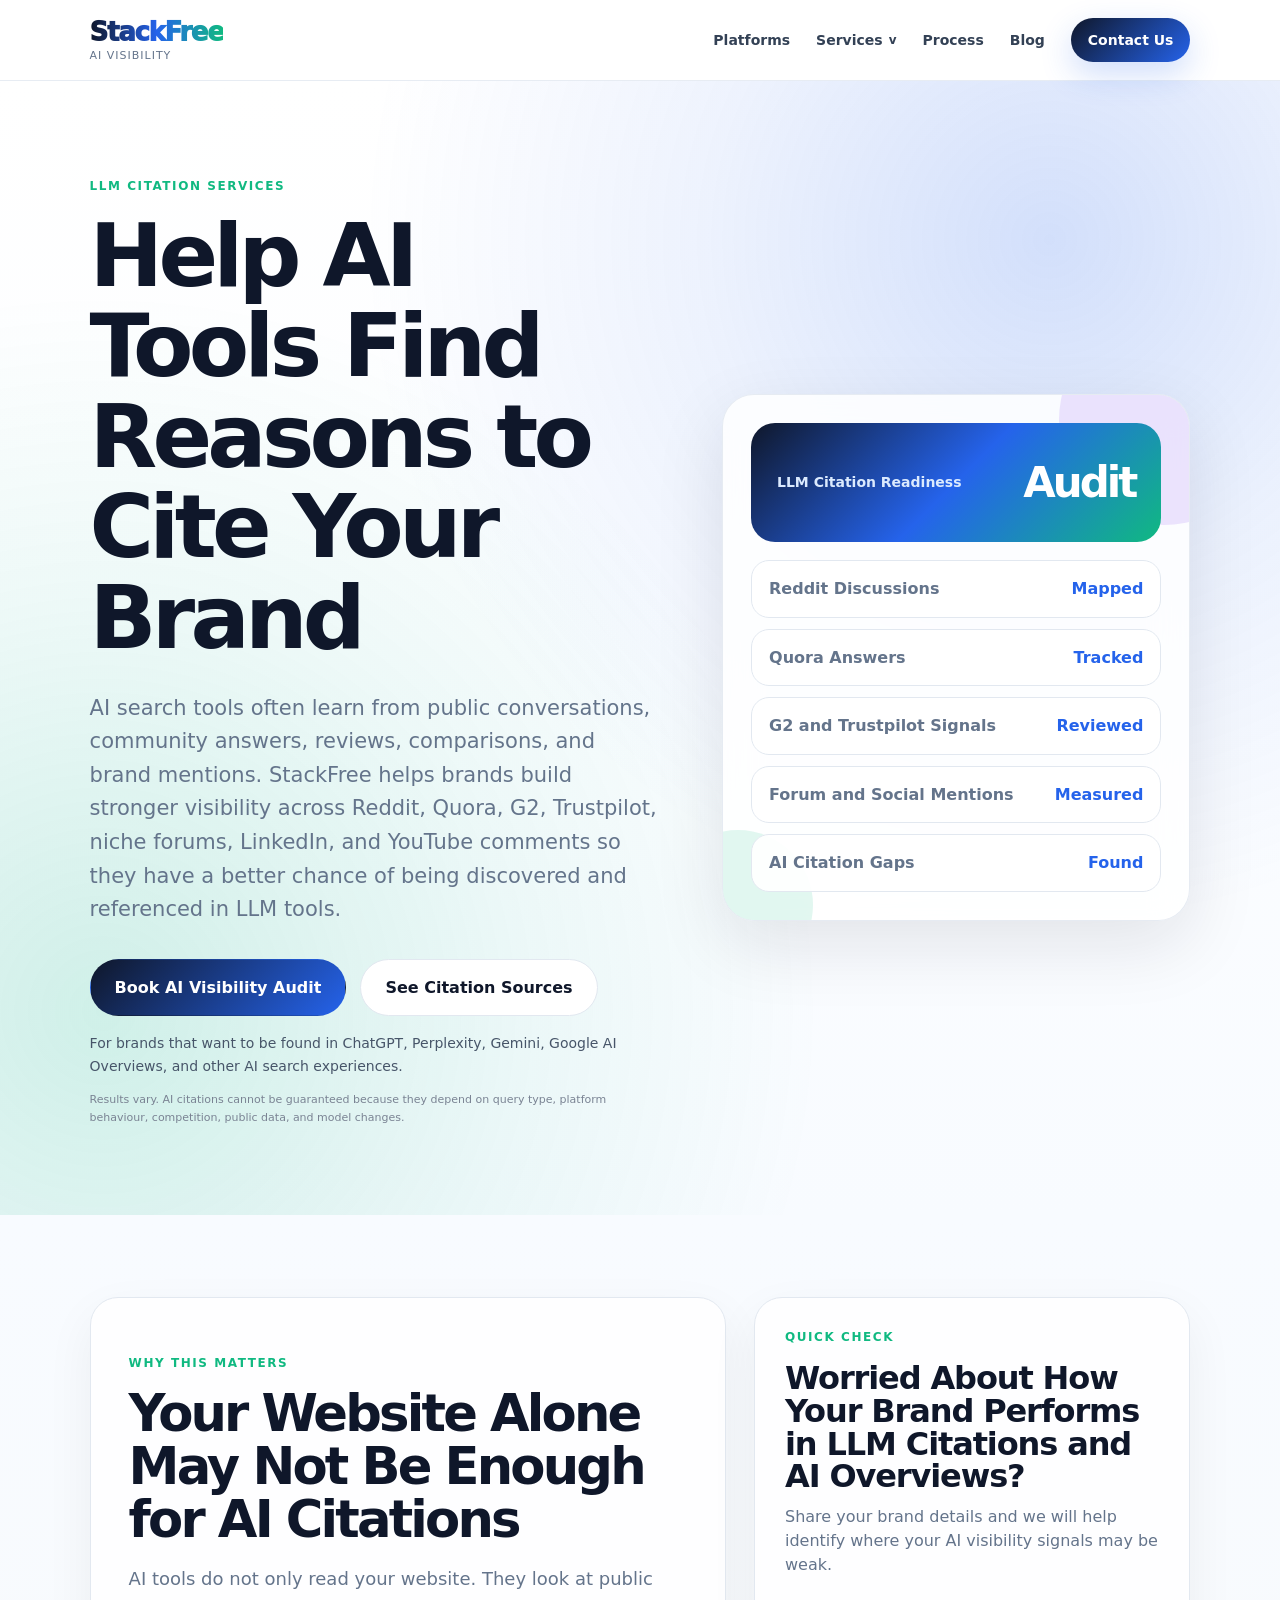
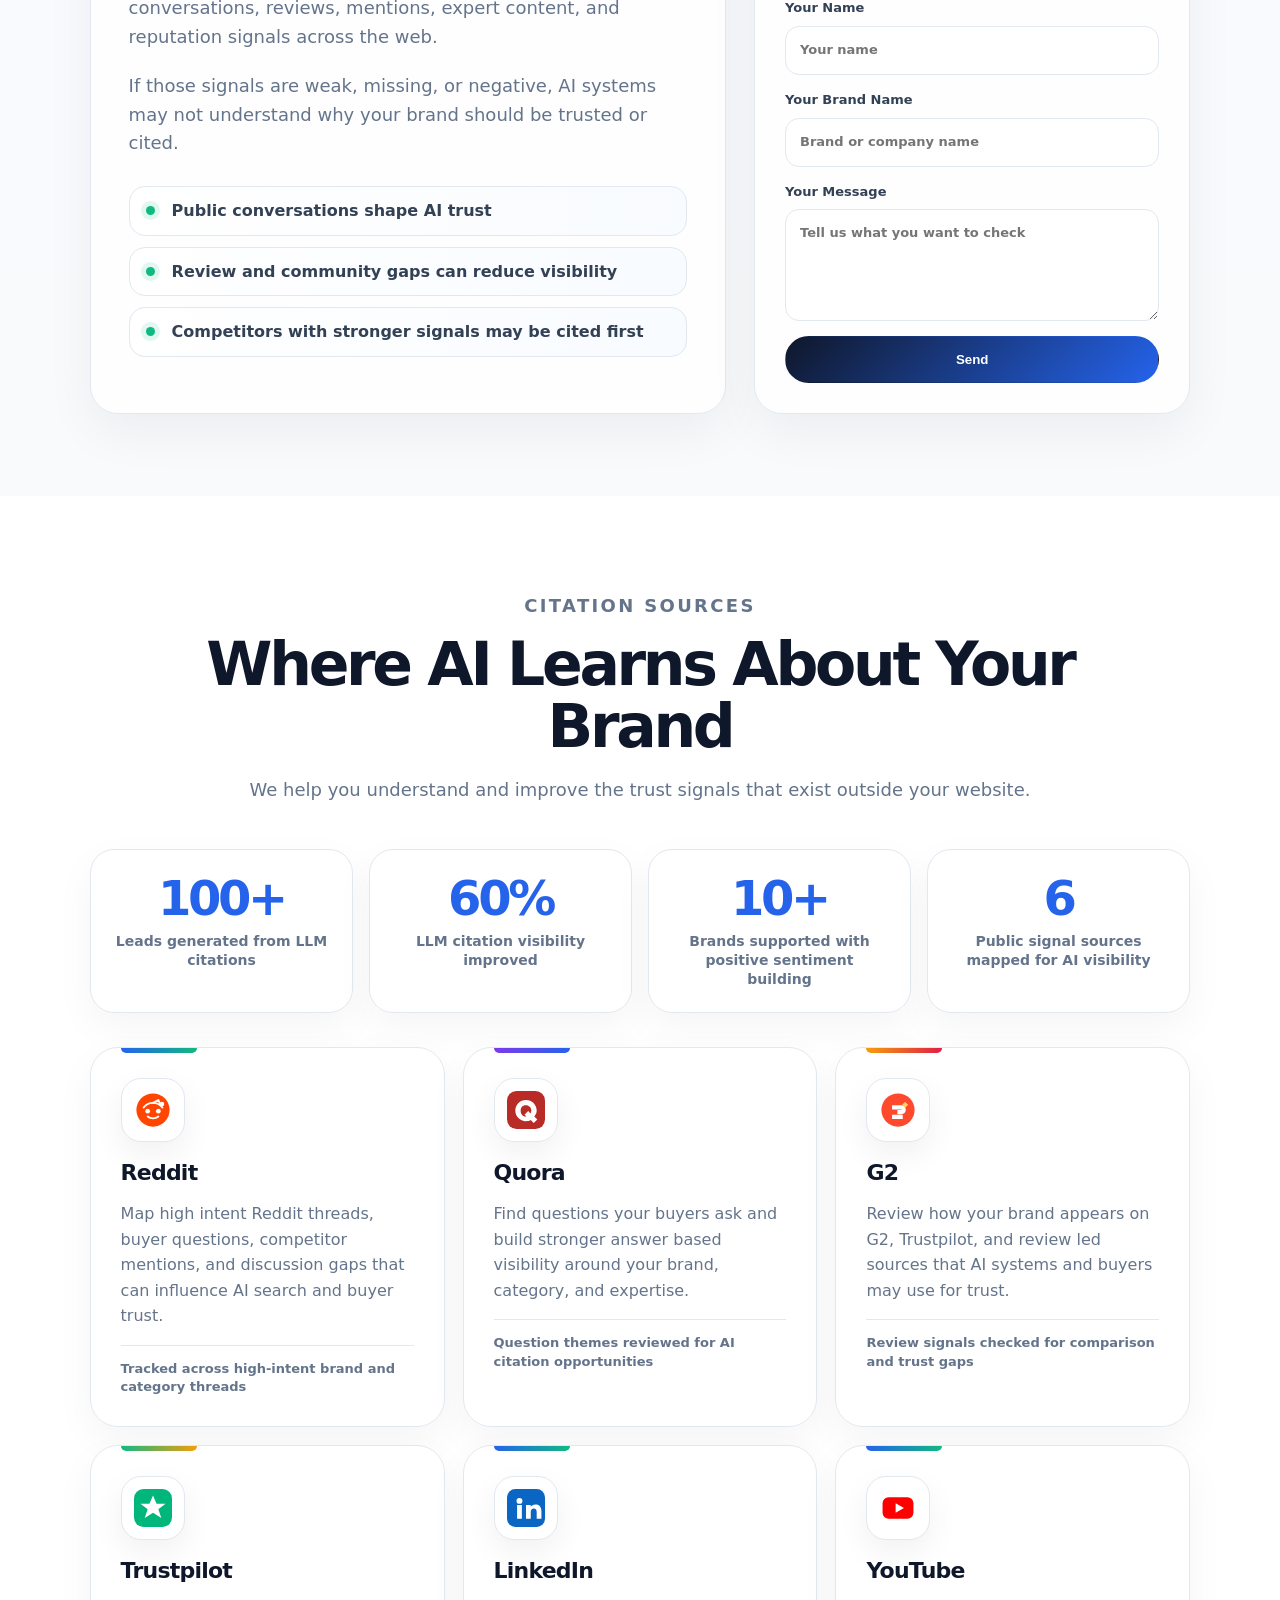
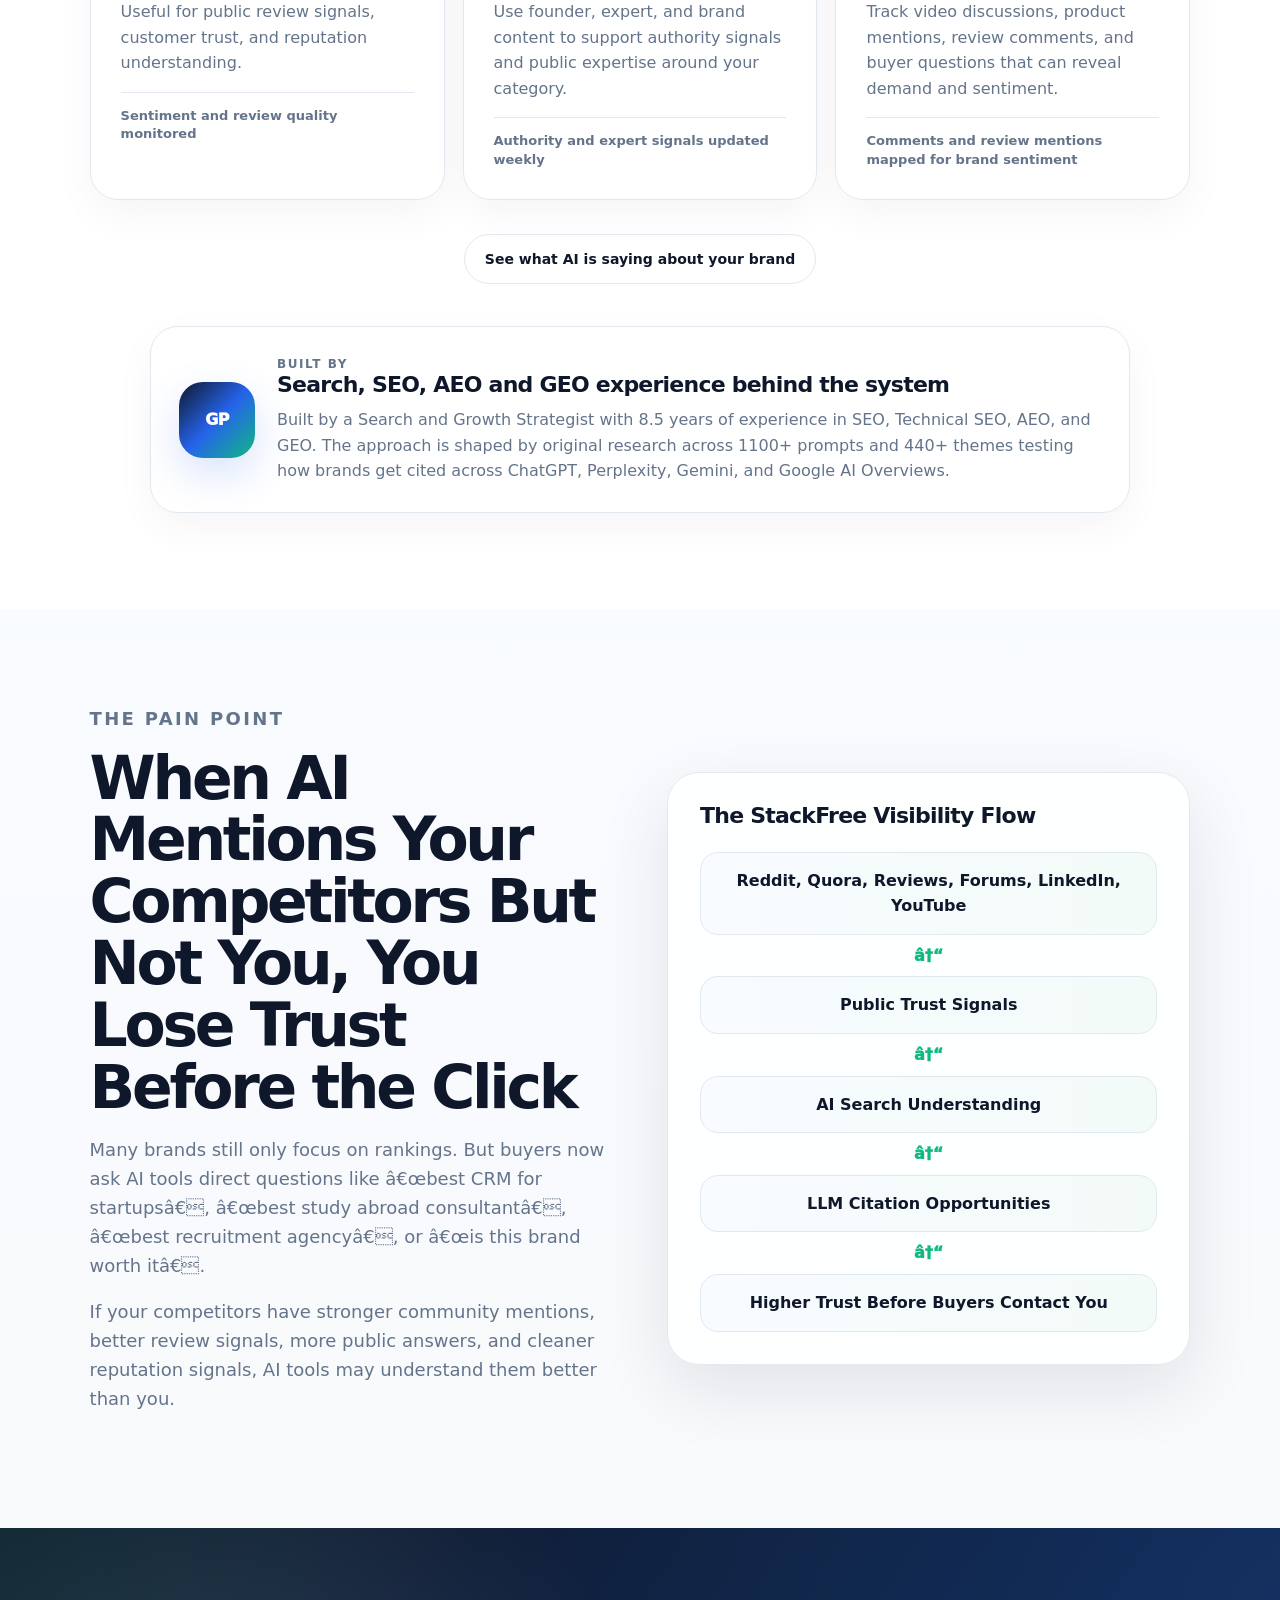
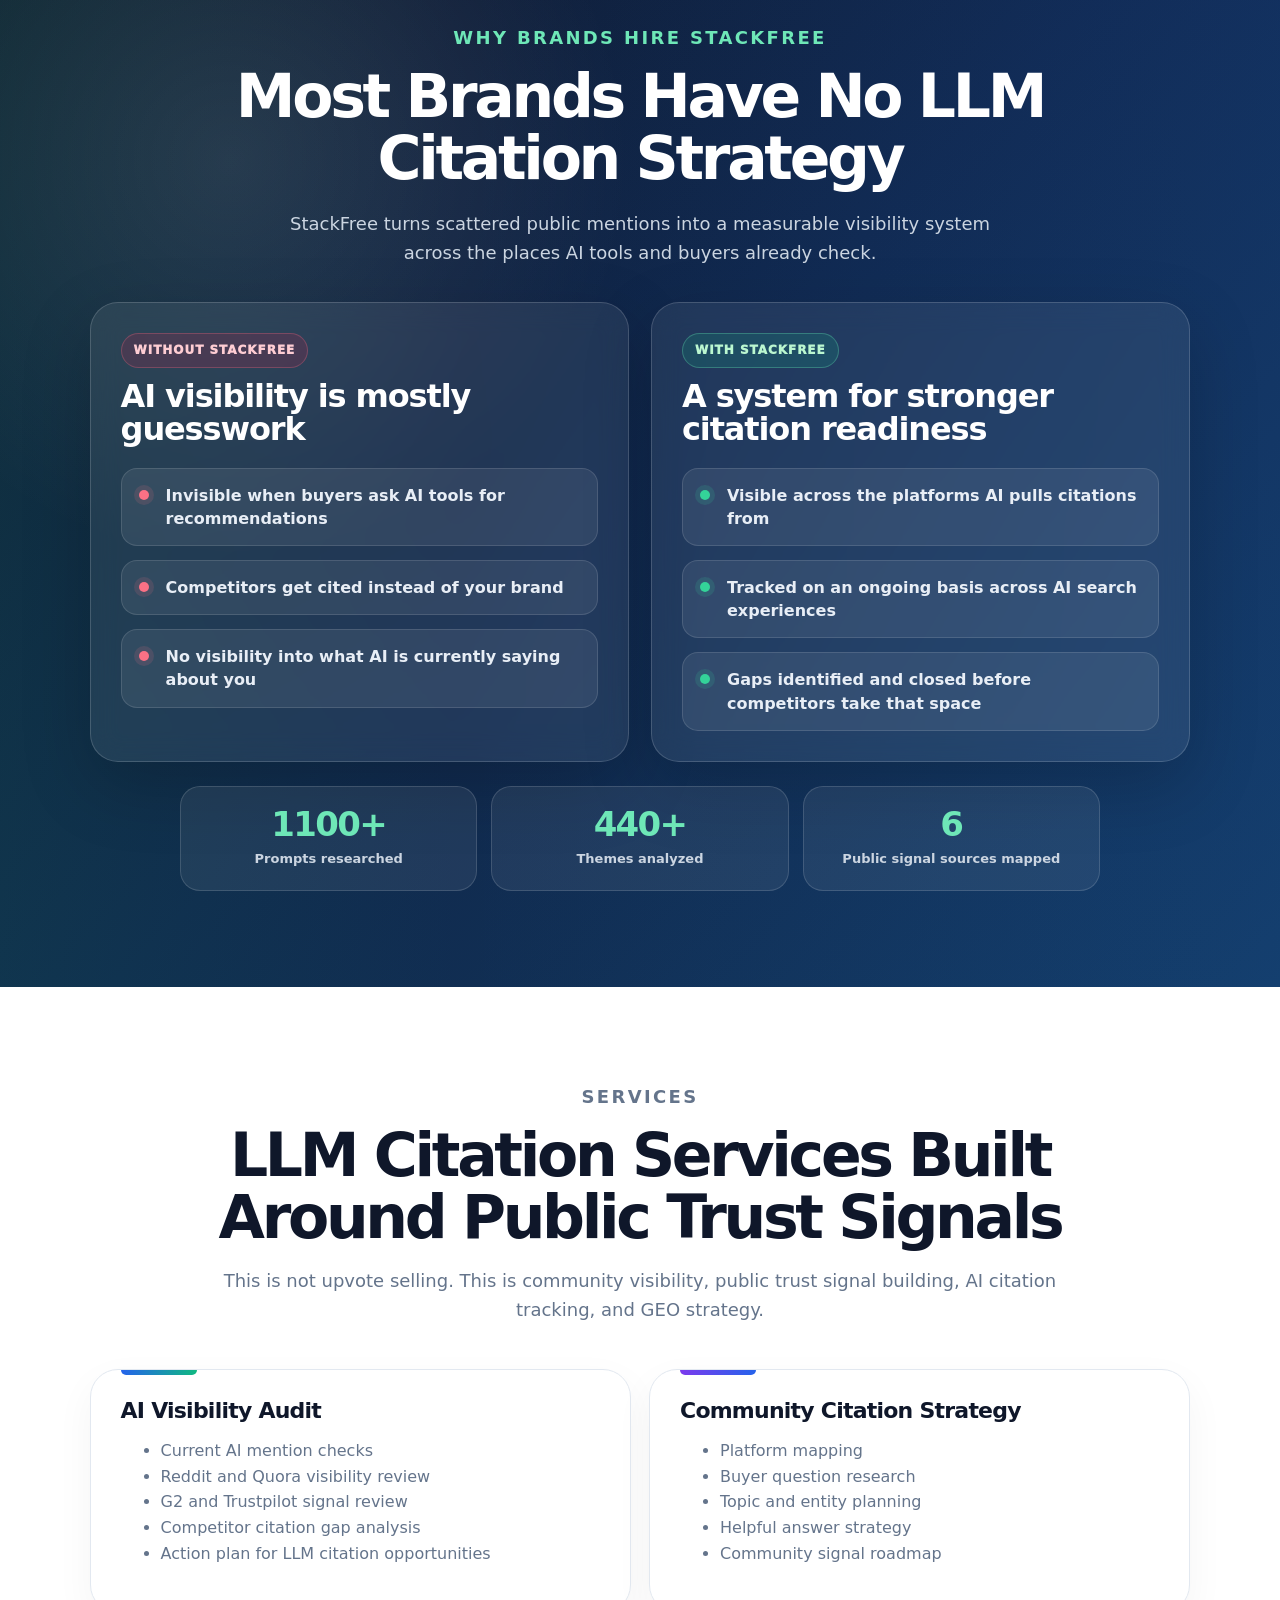
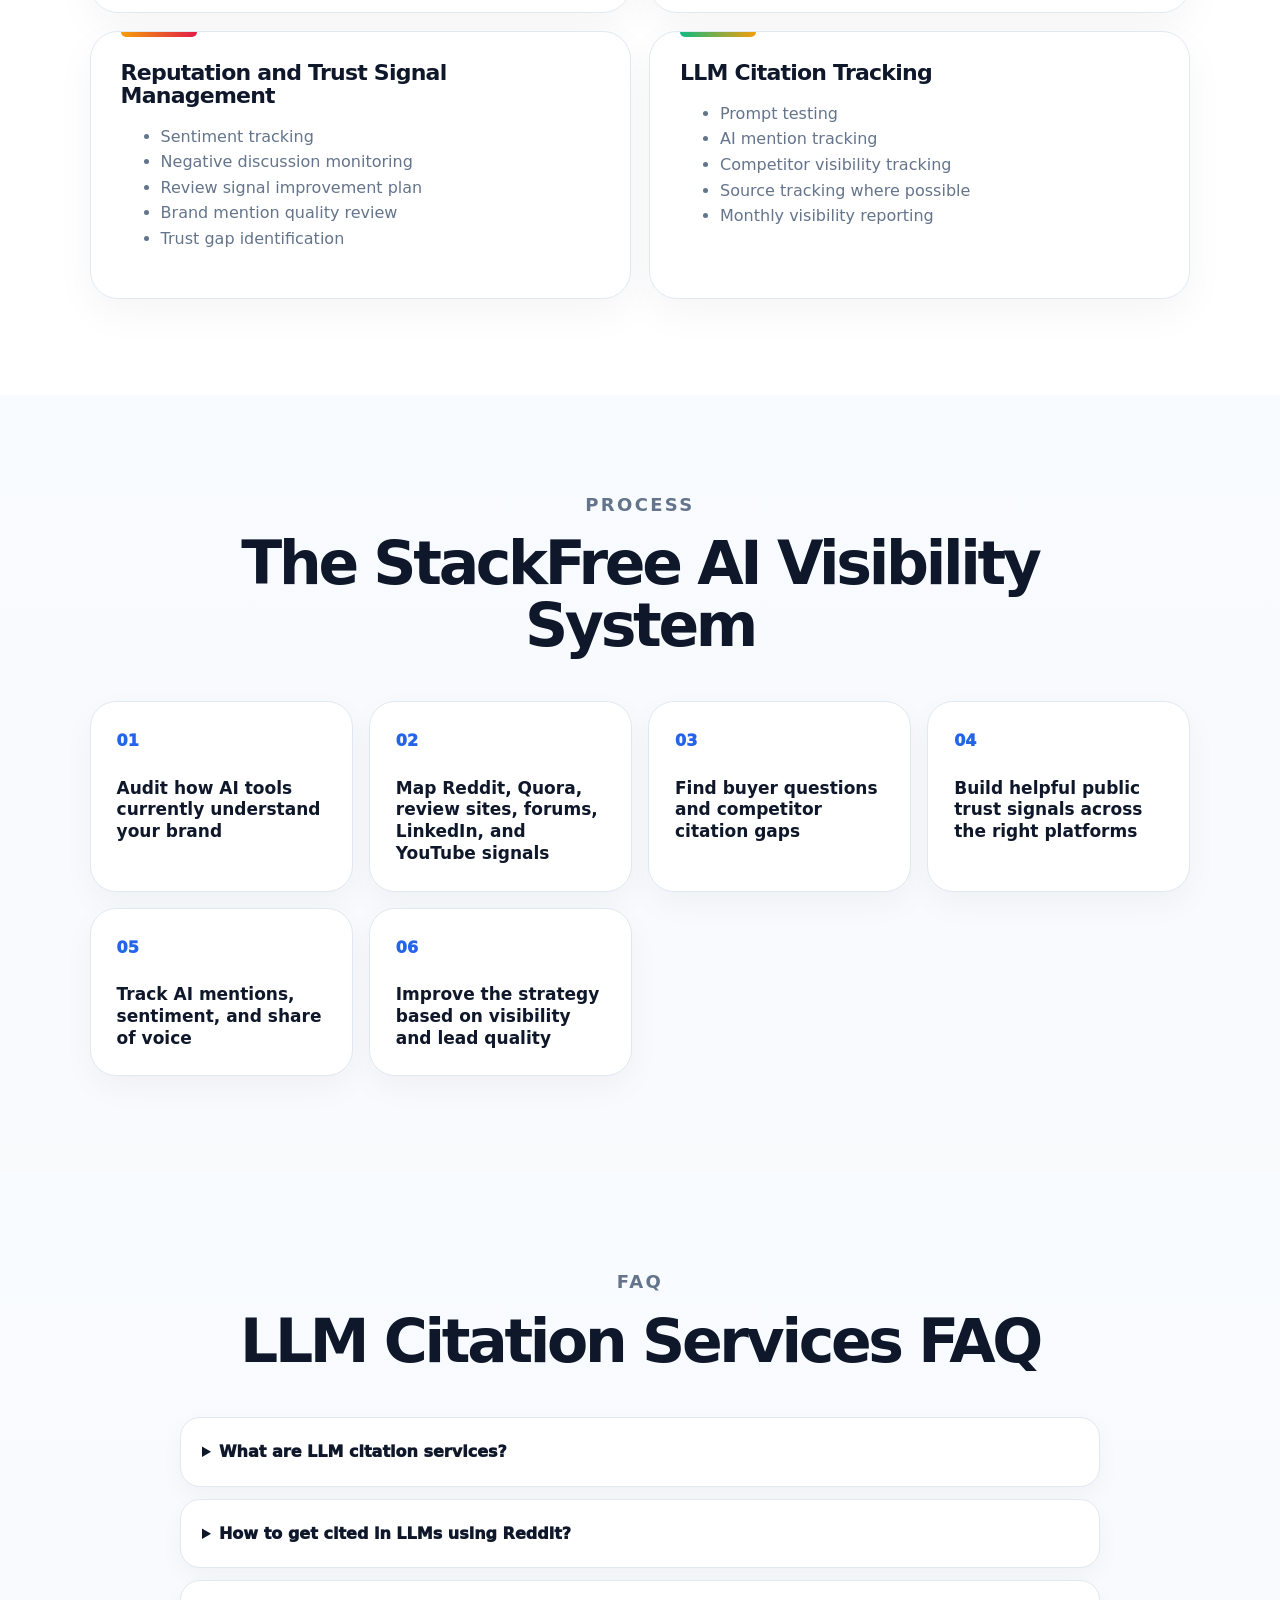
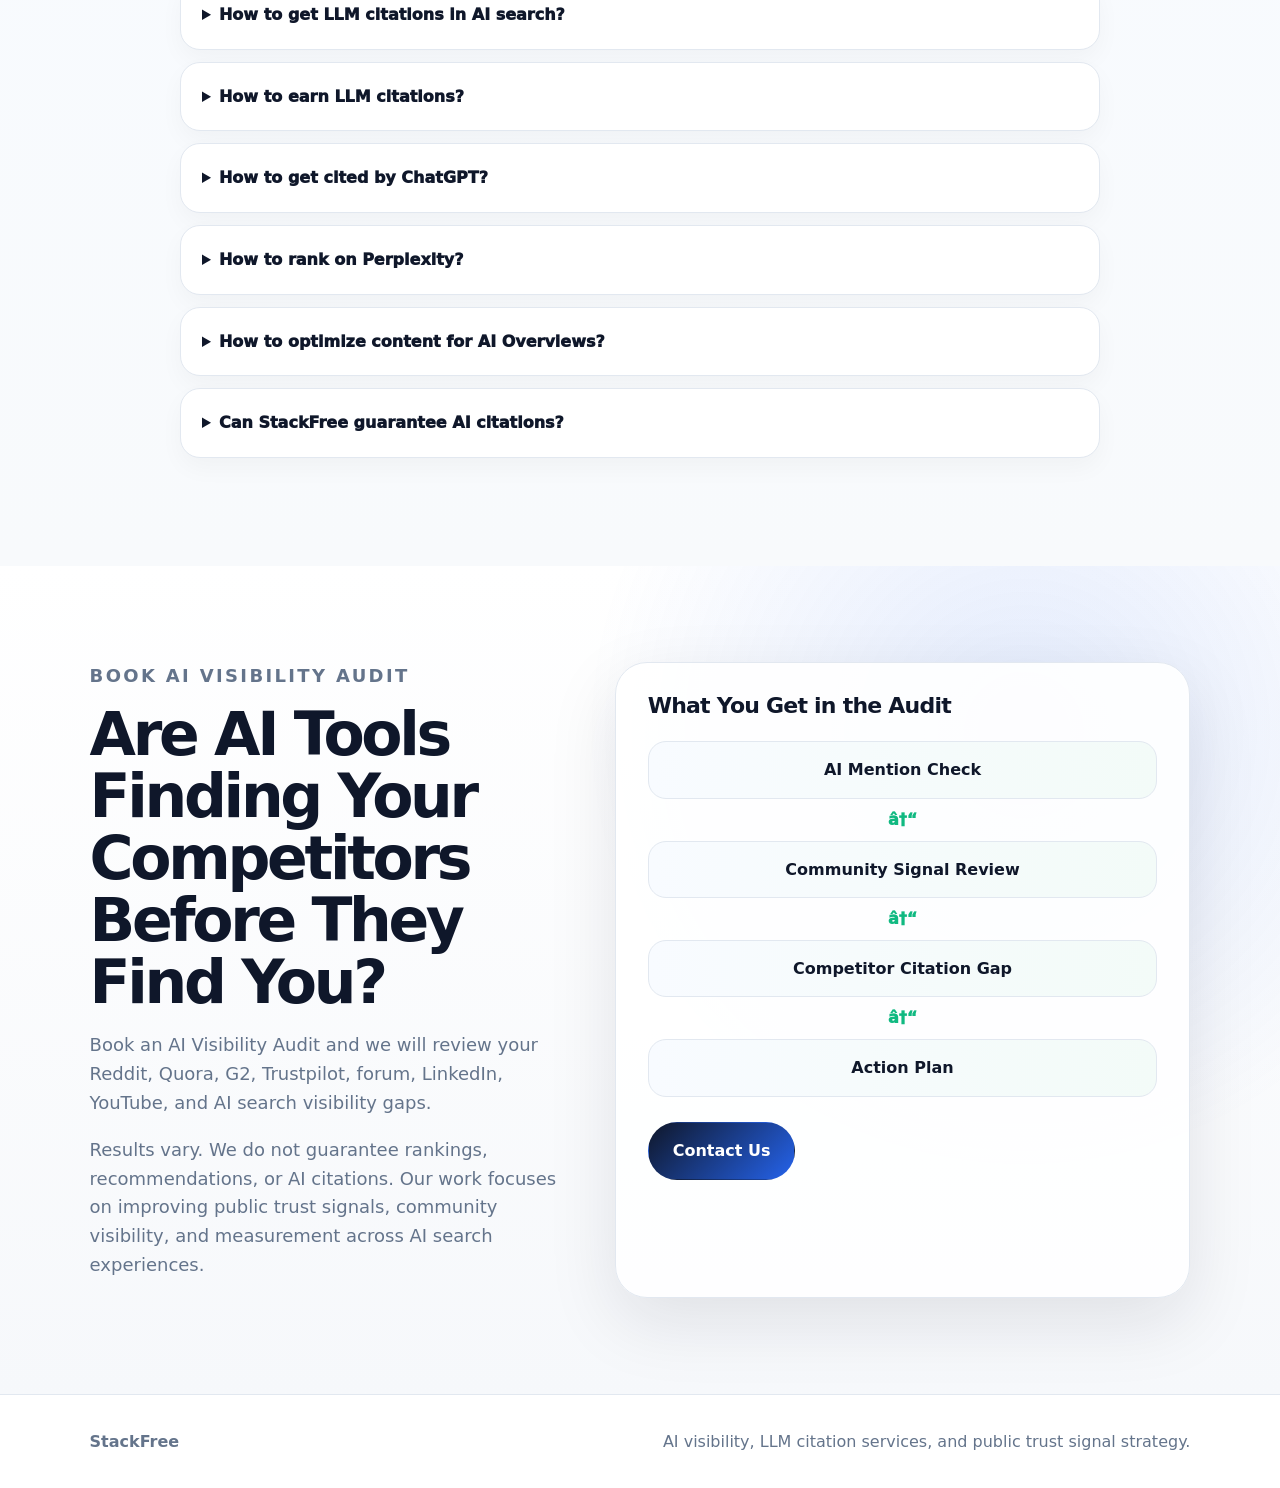
==== commit 80464705: "Add files via upload" ====
--- a/index.html
+++ b/index.html
@@ -8,88 +8,41 @@
   <meta name="description" content="LLM citation services for brands that want better AI visibility through Reddit, Quora, G2, Trustpilot, niche forums, LinkedIn, YouTube comments, and public trust signals." />
   <link rel="canonical" href="https://stackfree.io/" />
 
-  <meta property="og:url" content="https://stackfree.io/" />
   <meta property="og:title" content="LLM Citation Services for AI Visibility" />
   <meta property="og:description" content="Improve AI visibility through Reddit, Quora, reviews, forums, LinkedIn, YouTube comments, and public trust signals." />
   <meta property="og:type" content="website" />
-  <meta property="og:image" content="https://stackfree.io/assets/og-image.png" />
-
- <script type="application/ld+json">
-{
-  "@context": "https://schema.org",
-  "@type": "Service",
-  "name": "LLM Citation Services",
-  "description": "AI visibility and LLM citation services for brands that want better visibility across ChatGPT, Perplexity, Gemini, and AI search experiences.",
-  "serviceType": "AI Visibility and LLM Citation Services",
-  "areaServed": "Global",
-  "provider": {
+
+  <script type="application/ld+json">
+  {
+    "@context": "https://schema.org",
+    "@type": "Service",
+    "name": "LLM Citation Services",
+    "description": "AI visibility and LLM citation services using Reddit, Quora, G2, Trustpilot, niche forums, LinkedIn, YouTube comments, and public trust signals.",
+    "provider": {
+      "@type": "Organization",
+      "name": "StackFree"
+    },
+    "areaServed": "Global",
+    "serviceType": "AI Visibility and LLM Citation Services"
+  }
+  </script>
+
+
+  <script type="application/ld+json">
+  {
+    "@context": "https://schema.org",
     "@type": "Organization",
     "name": "StackFree",
-    "url": "https://stackfree.io",
-    "logo": "https://stackfree.io/assets/logo.png"
+    "url": "https://stackfree.io/",
+    "founder": {
+      "@type": "Person",
+      "name": "Gaurav Prakash"
+    },
+    "sameAs": [
+      "https://blog.growth-os.org/"
+    ]
   }
-}
-</script>
-  <script type="application/ld+json">
-{
-  "@context": "https://schema.org",
-  "@type": "Organization",
-  "name": "StackFree",
-  "url": "https://stackfree.io",
-  "logo": "https://stackfree.io/assets/logo.png",
-  "description": "StackFree helps brands improve AI visibility and earn citations across ChatGPT, Perplexity, Gemini, AI Overviews, Reddit, Quora, G2, Trustpilot, and niche communities."
-}
-</script>
-
-  <script type="application/ld+json">
-{
-  "@context": "https://schema.org",
-  "@type": "FAQPage",
-  "mainEntity": [
-    {
-      "@type": "Question",
-      "name": "How to get cited by ChatGPT?",
-      "acceptedAnswer": {
-        "@type": "Answer",
-        "text": "Brands improve their chances of being cited by ChatGPT by building visibility across trusted public sources such as Reddit, Quora, G2, Trustpilot, niche forums, LinkedIn, and well-structured content on their own websites."
-      }
-    },
-    {
-      "@type": "Question",
-      "name": "How to rank on Perplexity?",
-      "acceptedAnswer": {
-        "@type": "Answer",
-        "text": "Perplexity frequently references public discussions, reviews, expert content, and trusted websites. Building visibility across community platforms and publishing helpful content can improve your chances of being cited."
-      }
-    },
-    {
-      "@type": "Question",
-      "name": "How to optimize content for AI Overviews?",
-      "acceptedAnswer": {
-        "@type": "Answer",
-        "text": "Content for AI Overviews should answer questions directly, use clear headings, demonstrate expertise, and be supported by trusted mentions, reviews, and discussions across the web."
-      }
-    },
-    {
-      "@type": "Question",
-      "name": "How to earn LLM citations?",
-      "acceptedAnswer": {
-        "@type": "Answer",
-        "text": "LLM citations are earned by creating strong public trust signals, publishing expert content, and building visibility across platforms such as Reddit, Quora, G2, Trustpilot, LinkedIn, YouTube comments, and industry communities."
-      }
-    },
-    {
-      "@type": "Question",
-      "name": "How to get cited in LLMs through Reddit?",
-      "acceptedAnswer": {
-        "@type": "Answer",
-        "text": "Reddit discussions often appear in AI search experiences because they contain real user experiences and community knowledge. Participating in relevant conversations and building authentic visibility can improve the chances of being cited."
-      }
-    }
-  ]
-}
-</script>
-
+  </script>
   <link rel="stylesheet" href="assets/styles.css" />
 </head>
 
@@ -101,7 +54,17 @@
     </a>
     <nav class="nav">
       <a href="#platforms">Platforms</a>
-      <a href="#services">Services</a>
+      <div class="services-menu" data-services-menu>
+        <button class="services-toggle" type="button" aria-expanded="false" aria-controls="services-dropdown">
+          Services
+          <span aria-hidden="true">v</span>
+        </button>
+        <div class="services-dropdown" id="services-dropdown">
+          <a href="#services">AI Citation Services</a>
+          <a href="online-reputation-management.html">Online Reputation Management</a>
+          <a href="negative-review-removal.html">Negative Review Removal</a>
+        </div>
+      </div>
       <a href="#process">Process</a>
       <a href="https://blog.growth-os.org/">Blog</a>
       <a href="contact.html" class="nav-cta">Contact Us</a>
@@ -137,49 +100,138 @@
       </div>
     </section>
 
-    <section class="section soft">
-      <div class="section-head">
-        <p class="eyebrow">Why This Matters</p>
-        <h2>Your Website Alone May Not Be Enough for AI Citations</h2>
-        <p>
-          When buyers ask AI tools for recommendations, comparisons, reviews, or best options, AI systems may look beyond your website. They can surface public discussions from communities, review platforms, forums, social content, and answer sites.
-        </p>
-      </div>
-
-      <div class="stat-strip">
-        <div class="stat-card">
-          <strong>Reddit</strong>
-          <span>Often appears in AI search discussions because it contains real user opinions, comparisons, and recommendations.</span>
-        </div>
-        <div class="stat-card">
-          <strong>Quora</strong>
-          <span>Can help brands appear around question based searches and expert style answers.</span>
-        </div>
-        <div class="stat-card">
-          <strong>G2</strong>
-          <span>Important for SaaS and B2B brands because buyers compare products before purchase.</span>
-        </div>
-        <div class="stat-card">
-          <strong>Trustpilot</strong>
-          <span>Useful for public review signals, customer trust, and reputation understanding.</span>
-        </div>
-      </div>
-      <p class="source-note">StackFree focuses on improving public trust signals and AI visibility opportunities. It does not promise guaranteed AI citations.</p>
+    <section class="section soft why-cta-section">
+      <div class="why-cta-grid">
+        <div class="why-copy-panel">
+          <p class="eyebrow">Why This Matters</p>
+          <h2>Your Website Alone May Not Be Enough for AI Citations</h2>
+          <p>
+            AI tools do not only read your website. They look at public conversations, reviews, mentions, expert content, and reputation signals across the web.
+          </p>
+          <p>
+            If those signals are weak, missing, or negative, AI systems may not understand why your brand should be trusted or cited.
+          </p>
+          <div class="why-signal-list">
+            <span>Public conversations shape AI trust</span>
+            <span>Review and community gaps can reduce visibility</span>
+            <span>Competitors with stronger signals may be cited first</span>
+          </div>
+        </div>
+
+        <form class="mini-audit-form" action="https://formsubmit.co/gauravprakash844@gmail.com" method="POST">
+          <input type="hidden" name="_subject" value="New StackFree LLM Citation Concern" />
+          <input type="hidden" name="_template" value="table" />
+          <input type="hidden" name="_captcha" value="false" />
+          <input type="hidden" name="form_source" value="Why This Matters CTA" />
+
+          <div class="mini-form-head">
+            <p class="eyebrow">Quick Check</p>
+            <h3>Worried About How Your Brand Performs in LLM Citations and AI Overviews?</h3>
+            <p>Share your brand details and we will help identify where your AI visibility signals may be weak.</p>
+          </div>
+
+          <label>Your Name
+            <input name="name" required placeholder="Your name" />
+          </label>
+
+          <label>Your Brand Name
+            <input name="brand_name" required placeholder="Brand or company name" />
+          </label>
+
+          <label>Your Message
+            <textarea name="message" rows="4" placeholder="Tell us what you want to check"></textarea>
+          </label>
+
+          <button class="btn primary full-btn" type="submit">Send</button>
+        </form>
+      </div>
     </section>
 
     <section class="section" id="platforms">
       <div class="section-head">
         <p class="eyebrow">Citation Sources</p>
-        <h2>We Build Visibility Where AI Tools and Buyers Look for Trust</h2>
-      </div>
-
-      <div class="card-grid three">
-        <article class="card"><h3>Reddit Visibility</h3><p>Map high intent Reddit threads, buyer questions, competitor mentions, and discussion gaps that can influence AI search and buyer trust.</p></article>
-        <article class="card"><h3>Quora Visibility</h3><p>Find questions your buyers ask and build stronger answer based visibility around your brand, category, and expertise.</p></article>
-        <article class="card"><h3>G2 and Review Signals</h3><p>Review how your brand appears on G2, Trustpilot, and review led sources that AI systems and buyers may use for trust.</p></article>
-        <article class="card"><h3>Niche Forums</h3><p>Identify industry forums where buyers discuss problems, vendors, alternatives, and real experiences.</p></article>
-        <article class="card"><h3>LinkedIn Signals</h3><p>Use founder, expert, and brand content to support authority signals and public expertise around your category.</p></article>
-        <article class="card"><h3>YouTube Comments and Mentions</h3><p>Track video discussions, product mentions, review comments, and buyer questions that can reveal demand and sentiment.</p></article>
+        <h2>Where AI Learns About Your Brand</h2>
+        <p>
+          We help you understand and improve the trust signals that exist outside your website.
+        </p>
+      </div>
+
+      <div class="results-strip">
+        <div class="result-item">
+          <strong>100+</strong>
+          <span>Leads generated from LLM citations</span>
+        </div>
+        <div class="result-item">
+          <strong>60%</strong>
+          <span>LLM citation visibility improved</span>
+        </div>
+        <div class="result-item">
+          <strong>10+</strong>
+          <span>Brands supported with positive sentiment building</span>
+        </div>
+        <div class="result-item">
+          <strong>6</strong>
+          <span>Public signal sources mapped for AI visibility</span>
+        </div>
+      </div>
+
+      <div class="card-grid three platform-cards">
+        <article class="card">
+          <div class="icon-pill logo-icon"><img src="assets/icons/reddit.svg" alt="Reddit logo" /></div>
+          <h3>Reddit</h3>
+          <p>Map high intent Reddit threads, buyer questions, competitor mentions, and discussion gaps that can influence AI search and buyer trust.</p>
+          <small class="card-signal">Tracked across high-intent brand and category threads</small>
+        </article>
+
+        <article class="card">
+          <div class="icon-pill logo-icon"><img src="assets/icons/quora.svg" alt="Quora logo" /></div>
+          <h3>Quora</h3>
+          <p>Find questions your buyers ask and build stronger answer based visibility around your brand, category, and expertise.</p>
+          <small class="card-signal">Question themes reviewed for AI citation opportunities</small>
+        </article>
+
+        <article class="card">
+          <div class="icon-pill logo-icon"><img src="assets/icons/g2.svg" alt="G2 logo" /></div>
+          <h3>G2</h3>
+          <p>Review how your brand appears on G2, Trustpilot, and review led sources that AI systems and buyers may use for trust.</p>
+          <small class="card-signal">Review signals checked for comparison and trust gaps</small>
+        </article>
+
+        <article class="card">
+          <div class="icon-pill logo-icon"><img src="assets/icons/trustpilot.svg" alt="Trustpilot logo" /></div>
+          <h3>Trustpilot</h3>
+          <p>Useful for public review signals, customer trust, and reputation understanding.</p>
+          <small class="card-signal">Sentiment and review quality monitored</small>
+        </article>
+
+        <article class="card">
+          <div class="icon-pill logo-icon"><img src="assets/icons/linkedin.svg" alt="LinkedIn logo" /></div>
+          <h3>LinkedIn</h3>
+          <p>Use founder, expert, and brand content to support authority signals and public expertise around your category.</p>
+          <small class="card-signal">Authority and expert signals updated weekly</small>
+        </article>
+
+        <article class="card">
+          <div class="icon-pill logo-icon"><img src="assets/icons/youtube.svg" alt="YouTube logo" /></div>
+          <h3>YouTube</h3>
+          <p>Track video discussions, product mentions, review comments, and buyer questions that can reveal demand and sentiment.</p>
+          <small class="card-signal">Comments and review mentions mapped for brand sentiment</small>
+        </article>
+      </div>
+
+      <div class="platform-bottom-cta">
+        <a class="btn secondary" href="#audit">See what AI is saying about your brand</a>
+      </div>
+
+      <div class="built-by-block">
+        <div class="headshot-placeholder">GP</div>
+        <div>
+          <p class="eyebrow">Built by</p>
+          <h3>Search, SEO, AEO and GEO experience behind the system</h3>
+          <p>
+            Built by a Search and Growth Strategist with 8.5 years of experience in SEO, Technical SEO, AEO, and GEO. The approach is shaped by original research across 1100+ prompts and 440+ themes testing how brands get cited across ChatGPT, Perplexity, Gemini, and Google AI Overviews.
+          </p>
+        </div>
       </div>
     </section>
 
@@ -211,29 +263,41 @@
       </div>
     </section>
 
-    <section class="section dark">
-      <div class="section-head">
+    <section class="section dark contrast-section" id="audit">
+      <div class="section-head contrast-head">
         <p class="eyebrow">Why Brands Hire StackFree</p>
         <h2>Most Brands Have No LLM Citation Strategy</h2>
-      </div>
-
-      <div class="before-after">
-        <div class="danger-box">
-          <h3>Without AI Visibility Strategy</h3>
-          <p>No visibility across Reddit and Quora</p>
-          <p>No review signal mapping</p>
-          <p>No forum or community intelligence</p>
-          <p>No tracking of competitor mentions</p>
-          <p>No clear reason why AI should cite the brand</p>
-        </div>
-        <div class="success-box">
-          <h3>With StackFree</h3>
-          <p>AI visibility audit</p>
-          <p>Reddit and Quora visibility plan</p>
-          <p>G2, Trustpilot, and review signal review</p>
-          <p>Forum, LinkedIn, and YouTube mention mapping</p>
-          <p>LLM citation opportunity reporting</p>
-        </div>
+        <p>
+          StackFree turns scattered public mentions into a measurable visibility system across the places AI tools and buyers already check.
+        </p>
+      </div>
+
+      <div class="before-after" aria-label="StackFree visibility comparison">
+        <article class="compare-panel danger-box">
+          <span class="compare-kicker">Without StackFree</span>
+          <h3>AI visibility is mostly guesswork</h3>
+          <ul class="contrast-list">
+            <li>Invisible when buyers ask AI tools for recommendations</li>
+            <li>Competitors get cited instead of your brand</li>
+            <li>No visibility into what AI is currently saying about you</li>
+          </ul>
+        </article>
+
+        <article class="compare-panel success-box">
+          <span class="compare-kicker">With StackFree</span>
+          <h3>A system for stronger citation readiness</h3>
+          <ul class="contrast-list">
+            <li>Visible across the platforms AI pulls citations from</li>
+            <li>Tracked on an ongoing basis across AI search experiences</li>
+            <li>Gaps identified and closed before competitors take that space</li>
+          </ul>
+        </article>
+      </div>
+
+      <div class="trust-proof-row">
+        <div><strong>1100+</strong><span>Prompts researched</span></div>
+        <div><strong>440+</strong><span>Themes analyzed</span></div>
+        <div><strong>6</strong><span>Public signal sources mapped</span></div>
       </div>
     </section>
 
@@ -384,5 +448,36 @@
     <p><strong>StackFree</strong></p>
     <p>AI visibility, LLM citation services, and public trust signal strategy.</p>
   </footer>
-</body>
+
+  <script>
+    const servicesMenu = document.querySelector('[data-services-menu]');
+    if (servicesMenu) {
+      const toggle = servicesMenu.querySelector('.services-toggle');
+      toggle.addEventListener('click', () => {
+        const isOpen = servicesMenu.classList.toggle('is-open');
+        toggle.setAttribute('aria-expanded', String(isOpen));
+      });
+      document.addEventListener('click', (event) => {
+        if (!servicesMenu.contains(event.target)) {
+          servicesMenu.classList.remove('is-open');
+          toggle.setAttribute('aria-expanded', 'false');
+        }
+      });
+      document.addEventListener('keydown', (event) => {
+        if (event.key === 'Escape') {
+          servicesMenu.classList.remove('is-open');
+          toggle.setAttribute('aria-expanded', 'false');
+          toggle.focus();
+        }
+      });
+    }
+  </script></body>
 </html>
+
+
+
+
+
+
+
+
--- a/assets/styles.css
+++ b/assets/styles.css
@@ -1,111 +1,873 @@
-:root{
-  --bg:#fff;
-  --text:#0b1220;
-  --muted:#5e6676;
-  --soft:#f5f7fb;
-  --line:#e5e8ef;
-  --navy:#071a33;
-  --blue:#2563eb;
-  --teal:#0f766e;
-  --purple:#7c3aed;
-  --amber:#f59e0b;
-  --rose:#e11d48;
-}
-*{box-sizing:border-box}
-html{scroll-behavior:smooth}
-body{margin:0;font-family:Inter,ui-sans-serif,system-ui,-apple-system,BlinkMacSystemFont,"Segoe UI",sans-serif;background:var(--bg);color:var(--text);line-height:1.6}
-a{text-decoration:none;color:inherit}
-.site-header{position:sticky;top:0;z-index:50;background:rgba(255,255,255,.9);backdrop-filter:blur(16px);border-bottom:1px solid var(--line);display:flex;align-items:center;justify-content:space-between;padding:18px 7vw}
-.logo{display:flex;flex-direction:column;line-height:1.1}
-.logo span{font-weight:900;letter-spacing:-.04em;font-size:24px;background:linear-gradient(90deg,var(--navy),var(--blue),var(--teal));-webkit-background-clip:text;color:transparent}
-.logo small{color:var(--muted);font-size:12px;letter-spacing:.08em;text-transform:uppercase}
-.nav{display:flex;align-items:center;gap:24px;font-size:14px;color:#242b3a}
-.nav a:hover{color:var(--blue)}
-.nav-cta{background:linear-gradient(135deg,var(--navy),var(--blue));color:white!important;padding:11px 16px;border-radius:999px}
-.hero{min-height:88vh;display:grid;grid-template-columns:1.08fr .92fr;align-items:center;gap:56px;padding:92px 7vw 72px;background:
-  radial-gradient(circle at 82% 18%,rgba(37,99,235,.20) 0,rgba(37,99,235,.08) 22%,transparent 46%),
-  radial-gradient(circle at 12% 74%,rgba(15,118,110,.18) 0,rgba(15,118,110,.06) 26%,transparent 46%),
-  linear-gradient(180deg,#fff 0%,#f8fafc 100%)}
-.eyebrow{text-transform:uppercase;letter-spacing:.12em;font-weight:900;color:var(--teal);font-size:12px;margin:0 0 12px}
-h1,h2,h3{line-height:1.05;letter-spacing:-.055em;margin:0;color:var(--text)}
-h1{font-size:clamp(44px,7vw,84px);max-width:980px}
-h2{font-size:clamp(34px,4.5vw,58px)}
-h3{font-size:22px;letter-spacing:-.035em}
-.lead{font-size:20px;color:var(--muted);max-width:760px;margin:26px 0}
-.hero-actions{display:flex;gap:14px;flex-wrap:wrap;margin:30px 0 14px}
-.btn{display:inline-flex;align-items:center;justify-content:center;border-radius:999px;padding:14px 22px;font-weight:900;border:1px solid var(--line);transition:.2s ease}
-.btn:hover{transform:translateY(-2px);box-shadow:0 14px 30px rgba(37,99,235,.15)}
-.primary{background:linear-gradient(135deg,var(--navy),var(--blue));color:white;border-color:transparent}
-.secondary{background:white;color:var(--navy)}
-.trust-line{color:#3c4556;font-size:14px}
-.tiny-note{font-size:11px;color:#7a8393;margin-top:10px;max-width:680px}
-.dashboard-card{background:rgba(255,255,255,.92);border:1px solid var(--line);box-shadow:0 34px 90px rgba(7,26,51,.12);border-radius:30px;padding:26px;max-width:540px;width:100%;justify-self:end;position:relative;overflow:hidden}
-.dashboard-card:before{content:"";position:absolute;width:180px;height:180px;right:-60px;top:-60px;background:rgba(124,58,237,.13);border-radius:50%}
-.dashboard-card:after{content:"";position:absolute;width:130px;height:130px;left:-50px;bottom:-50px;background:rgba(15,118,110,.12);border-radius:50%}
-.dash-head{background:linear-gradient(135deg,var(--navy),var(--blue),var(--teal));color:white;border-radius:22px;padding:24px;margin-bottom:16px;display:flex;align-items:center;justify-content:space-between;gap:20px;position:relative;z-index:1}
-.dash-head span{color:#d8e5ef;font-size:14px}
-.dash-head strong{font-size:38px;letter-spacing:-.07em}
-.metric{display:flex;justify-content:space-between;align-items:center;border:1px solid var(--line);border-radius:16px;padding:14px 16px;margin-top:10px;background:#fff;position:relative;z-index:1}
-.metric span{color:var(--muted)}
-.metric b{color:var(--blue)}
-.section{padding:95px 7vw}
-.soft{background:linear-gradient(180deg,#f7faff,#f5f7fb)}
-.section-head{max-width:890px;margin:0 auto 42px;text-align:center}
-.section-head p{color:var(--muted);font-size:18px}
-.card-grid{display:grid;gap:18px}
-.three{grid-template-columns:repeat(3,1fr)}
-.four{grid-template-columns:repeat(4,1fr)}
-.two{grid-template-columns:repeat(2,1fr)}
-.card{background:white;border:1px solid var(--line);border-radius:26px;padding:28px;box-shadow:0 14px 40px rgba(7,26,51,.04);transition:.2s ease;position:relative;overflow:hidden}
-.card:before{content:"";position:absolute;width:70px;height:5px;left:28px;top:0;border-radius:0 0 999px 999px;background:linear-gradient(90deg,var(--blue),var(--teal))}
-.card:nth-child(2):before{background:linear-gradient(90deg,var(--purple),var(--blue))}
-.card:nth-child(3):before{background:linear-gradient(90deg,var(--amber),var(--rose))}
-.card:nth-child(4):before{background:linear-gradient(90deg,var(--teal),var(--amber))}
-.card:hover{transform:translateY(-4px);box-shadow:0 24px 50px rgba(37,99,235,.10)}
-.card p,.card li{color:var(--muted)}
-.card ul{padding-left:18px;margin-bottom:0}
-.card.wide{grid-column:span 2}
-.stat-strip{display:grid;grid-template-columns:repeat(4,1fr);gap:16px}
-.stat-card{background:white;border:1px solid var(--line);border-radius:28px;padding:28px;box-shadow:0 18px 45px rgba(7,26,51,.05)}
-.stat-card strong{display:block;font-size:48px;line-height:1;letter-spacing:-.08em;background:linear-gradient(90deg,var(--navy),var(--blue),var(--teal));-webkit-background-clip:text;color:transparent;margin-bottom:16px}
-.stat-card span{color:var(--muted);font-weight:650}
-.source-note{max-width:860px;margin:22px auto 0;text-align:center;color:var(--muted);font-size:13px}
-.split{display:grid;grid-template-columns:1fr 1fr;gap:50px;align-items:center}
-.split p{color:var(--muted);font-size:18px}
-.flow-card{border:1px solid var(--line);background:white;border-radius:30px;padding:30px;box-shadow:0 22px 60px rgba(37,99,235,.10)}
-.flow-card h3{margin-bottom:22px}
-.flow-step{background:linear-gradient(90deg,#f8fbff,#f3fbf8);border:1px solid var(--line);border-radius:16px;padding:14px 16px;font-weight:850;text-align:center}
-.flow-arrow{text-align:center;color:var(--teal);font-weight:900;padding:8px 0}
-.dark{background:linear-gradient(135deg,var(--navy),#10284c,#123b61);color:white}
-.dark h2,.dark h3{color:white}
-.dark .eyebrow{color:#6ee7b7}
-.before-after{display:grid;grid-template-columns:1fr 1fr;gap:18px}
-.danger-box,.success-box{border-radius:28px;padding:30px;border:1px solid rgba(255,255,255,.14)}
-.danger-box{background:rgba(255,255,255,.06)}
-.success-box{background:rgba(15,118,110,.24)}
-.danger-box h3,.success-box h3{color:white;margin-bottom:18px}
-.danger-box p,.success-box p{margin:10px 0;color:#e8eef6;font-weight:700}
-.danger-box p:before{content:"× ";color:#fca5a5;font-weight:900}
-.success-box p:before{content:"✓ ";color:#86efac;font-weight:900}
-.steps{display:grid;grid-template-columns:repeat(3,1fr);gap:16px}
-.steps div{background:white;border:1px solid var(--line);border-radius:24px;padding:24px}
-.steps span{display:block;color:var(--blue);font-weight:900;margin-bottom:24px}
-.steps p{font-size:18px;font-weight:800;margin:0;line-height:1.25}
-.pill-grid{display:flex;flex-wrap:wrap;gap:12px;justify-content:center}
-.pill-grid span{padding:14px 18px;border-radius:999px;background:#fff;border:1px solid var(--line);font-weight:850;color:var(--navy)}
-.faq{max-width:900px;margin:auto}
-details{background:white;border:1px solid var(--line);border-radius:18px;margin-bottom:12px;padding:20px}
-summary{font-weight:900;cursor:pointer}
-details p{color:var(--muted)}
-.contact{display:grid;grid-template-columns:.85fr 1.15fr;gap:50px;background:linear-gradient(180deg,#fff,#f6f8fb)}
-.contact-copy p{color:var(--muted);font-size:18px}
-.contact-form{background:white;border:1px solid var(--line);border-radius:30px;padding:28px;box-shadow:0 22px 60px rgba(37,99,235,.10)}
-label{display:block;font-weight:800;margin-bottom:16px;color:#1d2533}
-input,textarea{width:100%;border:1px solid var(--line);border-radius:14px;padding:14px;margin-top:8px;font:inherit;outline:none;background:#fbfcfe}
-input:focus,textarea:focus{border-color:var(--blue);box-shadow:0 0 0 4px rgba(37,99,235,.08)}
-button{cursor:pointer;width:100%;font-size:16px}
-.form-note{font-size:12px;color:var(--muted);text-align:center;margin-bottom:0}
-.footer{padding:30px 7vw;border-top:1px solid var(--line);display:flex;justify-content:space-between;gap:20px;color:var(--muted)}
-.footer p{margin:0}
-@media(max-width:980px){.nav{display:none}.hero,.split,.contact{grid-template-columns:1fr}.dashboard-card{justify-self:start}.three,.four,.two,.steps,.stat-strip,.before-after{grid-template-columns:1fr}.card.wide{grid-column:auto}.footer{flex-direction:column}}
-@media(max-width:560px){.site-header{padding:16px 5vw}.hero,.section{padding-left:5vw;padding-right:5vw}h1{font-size:42px}}
+
+:root{--bg:#fff;--text:#0f172a;--muted:#64748b;--soft:#f8fafc;--line:#e2e8f0;--navy:#0f172a;--blue:#2563eb;--teal:#10b981;--purple:#7c3aed;--amber:#f59e0b;--rose:#e11d48;--shadow:0 24px 70px rgba(15,23,42,.10)}
+*{box-sizing:border-box}html{scroll-behavior:smooth}body{margin:0;font-family:Inter,ui-sans-serif,system-ui,-apple-system,BlinkMacSystemFont,"Segoe UI",sans-serif;background:var(--bg);color:var(--text);line-height:1.6}a{text-decoration:none;color:inherit}.site-header{position:sticky;top:0;z-index:50;background:rgba(255,255,255,.86);backdrop-filter:blur(18px);border-bottom:1px solid rgba(226,232,240,.8);display:flex;align-items:center;justify-content:space-between;padding:18px 7vw}.logo{display:flex;flex-direction:column;line-height:1.1}.logo span{font-weight:950;letter-spacing:-.05em;font-size:26px;background:linear-gradient(90deg,var(--navy),var(--blue),var(--teal));-webkit-background-clip:text;color:transparent}.logo small{color:var(--muted);font-size:11px;letter-spacing:.09em;text-transform:uppercase;margin-top:3px}.nav{display:flex;align-items:center;gap:26px;font-size:14px;color:#334155;font-weight:700}.nav a:hover{color:var(--blue)}.nav-cta{background:linear-gradient(135deg,var(--navy),var(--blue));color:white!important;padding:11px 17px;border-radius:999px;box-shadow:0 12px 32px rgba(37,99,235,.22)}
+.hero{min-height:92vh;display:grid;grid-template-columns:1.1fr .9fr;align-items:center;gap:60px;padding:96px 7vw 78px;background:radial-gradient(circle at 82% 14%,rgba(37,99,235,.20) 0,rgba(37,99,235,.08) 24%,transparent 48%),radial-gradient(circle at 8% 82%,rgba(16,185,129,.18) 0,rgba(16,185,129,.06) 28%,transparent 48%),linear-gradient(180deg,#ffffff 0%,#f8fbff 100%);overflow:hidden}.eyebrow{text-transform:uppercase;letter-spacing:.13em;font-weight:900;color:var(--teal);font-size:12px;margin:0 0 14px}h1,h2,h3{line-height:1.03;letter-spacing:-.055em;margin:0;color:var(--text)}h1{font-size:clamp(46px,7.2vw,88px);max-width:1050px}h2{font-size:clamp(34px,4.8vw,60px)}h3{font-size:22px;letter-spacing:-.035em}.lead{font-size:21px;color:var(--muted);max-width:770px;margin:28px 0}.hero-actions{display:flex;gap:14px;flex-wrap:wrap;margin:32px 0 16px}.btn{display:inline-flex;align-items:center;justify-content:center;border-radius:999px;padding:15px 24px;font-weight:900;border:1px solid var(--line);transition:.22s ease}.btn:hover{transform:translateY(-3px);box-shadow:0 16px 40px rgba(37,99,235,.16)}.primary{background:linear-gradient(135deg,var(--navy),var(--blue));color:white;border-color:transparent}.secondary{background:white;color:var(--navy)}.full-btn{width:100%}.trust-line{color:#475569;font-size:14px}.tiny-note{font-size:11px;color:#7a8393;margin-top:12px;max-width:720px}
+.dashboard-card{background:rgba(255,255,255,.84);border:1px solid rgba(226,232,240,.85);backdrop-filter:blur(18px);box-shadow:var(--shadow);border-radius:32px;padding:28px;max-width:560px;width:100%;justify-self:end;position:relative;overflow:hidden}.dashboard-card:before{content:"";position:absolute;width:210px;height:210px;right:-80px;top:-80px;background:rgba(124,58,237,.13);border-radius:50%}.dashboard-card:after{content:"";position:absolute;width:150px;height:150px;left:-60px;bottom:-60px;background:rgba(16,185,129,.12);border-radius:50%}.dash-head{background:linear-gradient(135deg,var(--navy),var(--blue),var(--teal));color:white;border-radius:24px;padding:26px;margin-bottom:18px;display:flex;align-items:center;justify-content:space-between;gap:20px;position:relative;z-index:1}.dash-head span{color:#dbeafe;font-size:14px;font-weight:800}.dash-head strong{font-size:42px;letter-spacing:-.07em}.metric{display:flex;justify-content:space-between;align-items:center;border:1px solid var(--line);border-radius:18px;padding:15px 17px;margin-top:11px;background:rgba(255,255,255,.92);position:relative;z-index:1}.metric span{color:var(--muted);font-weight:700}.metric b{color:var(--blue)}
+.section{padding:96px 7vw}.soft{background:linear-gradient(180deg,#f8fbff,#f8fafc)}.section-head{max-width:900px;margin:0 auto 44px;text-align:center}.section-head p{color:var(--muted);font-size:18px}.logo-strip{padding-top:34px;padding-bottom:34px;border-top:1px solid var(--line);border-bottom:1px solid var(--line)}.logo-strip .eyebrow{text-align:center;margin-bottom:18px}.platform-row{display:flex;gap:12px;flex-wrap:wrap;justify-content:center}.platform-row span{background:white;border:1px solid var(--line);padding:12px 18px;border-radius:999px;font-weight:900;color:#334155;box-shadow:0 8px 22px rgba(15,23,42,.04)}.card-grid{display:grid;gap:18px}.three{grid-template-columns:repeat(3,1fr)}.two{grid-template-columns:repeat(2,1fr)}.card{background:rgba(255,255,255,.92);border:1px solid var(--line);border-radius:28px;padding:30px;box-shadow:0 14px 40px rgba(15,23,42,.045);transition:.22s ease;position:relative;overflow:hidden}.card:before{content:"";position:absolute;width:76px;height:5px;left:30px;top:0;border-radius:0 0 999px 999px;background:linear-gradient(90deg,var(--blue),var(--teal))}.card:nth-child(2):before{background:linear-gradient(90deg,var(--purple),var(--blue))}.card:nth-child(3):before{background:linear-gradient(90deg,var(--amber),var(--rose))}.card:nth-child(4):before{background:linear-gradient(90deg,var(--teal),var(--amber))}.card:hover{transform:translateY(-7px);box-shadow:0 26px 58px rgba(37,99,235,.11)}.card p,.card li{color:var(--muted)}.icon-pill{width:48px;height:48px;border-radius:16px;display:flex;align-items:center;justify-content:center;font-weight:950;color:white;margin-bottom:18px}.reddit{background:#ff4500}.quora{background:#b92b27}.g2{background:#ff492c}.trust{background:#00b67a}.linkedin{background:#0a66c2}.youtube{background:#ff0000}.split{display:grid;grid-template-columns:1fr 1fr;gap:54px;align-items:center}.split p{color:var(--muted);font-size:18px}.flow-card{border:1px solid var(--line);background:rgba(255,255,255,.92);border-radius:32px;padding:32px;box-shadow:var(--shadow)}.flow-card h3{margin-bottom:24px}.flow-step{background:linear-gradient(90deg,#f8fbff,#f3fbf8);border:1px solid var(--line);border-radius:18px;padding:15px 16px;font-weight:900;text-align:center}.flow-arrow{text-align:center;color:var(--teal);font-weight:950;padding:8px 0}.audit-preview{display:grid;grid-template-columns:repeat(3,1fr);gap:18px}.audit-card{background:linear-gradient(180deg,#fff,#f8fbff);border:1px solid var(--line);border-radius:28px;padding:30px;box-shadow:0 14px 40px rgba(15,23,42,.045)}.audit-card span{color:var(--blue);font-weight:950;margin-bottom:20px;display:block}.audit-card p{color:var(--muted)}.dark{background:linear-gradient(135deg,var(--navy),#10284c,#123b61);color:white}.dark h2,.dark h3{color:white}.dark .eyebrow{color:#6ee7b7}.comparison-table{max-width:920px;margin:0 auto;border:1px solid rgba(255,255,255,.16);border-radius:28px;overflow:hidden;background:rgba(255,255,255,.06)}.comparison-row{display:grid;grid-template-columns:1fr 1fr;border-bottom:1px solid rgba(255,255,255,.12)}.comparison-row:last-child{border-bottom:0}.comparison-row span{padding:18px 22px;color:#e8eef6;font-weight:800}.comparison-row span:last-child{background:rgba(16,185,129,.14)}.comparison-row.head span{font-size:18px;color:white;background:rgba(255,255,255,.08)}.steps{display:grid;grid-template-columns:repeat(4,1fr);gap:16px}.steps div{background:white;border:1px solid var(--line);border-radius:26px;padding:26px;box-shadow:0 12px 32px rgba(15,23,42,.04)}.steps span{display:block;color:var(--blue);font-weight:950;margin-bottom:24px}.steps p{font-size:17px;font-weight:900;margin:0;line-height:1.28}.founder-proof{display:grid;grid-template-columns:repeat(2,1fr);gap:16px}.founder-proof div{background:linear-gradient(180deg,#fff,#f8fbff);border:1px solid var(--line);border-radius:26px;padding:28px}.founder-proof strong{display:block;font-size:46px;letter-spacing:-.07em;color:var(--blue)}.founder-proof span{color:var(--muted);font-weight:800}.faq{max-width:920px;margin:auto}details{background:white;border:1px solid var(--line);border-radius:20px;margin-bottom:12px;padding:21px;box-shadow:0 10px 24px rgba(15,23,42,.035)}summary{font-weight:950;cursor:pointer}details p{color:var(--muted)}.contact{display:grid;grid-template-columns:.9fr 1.1fr;gap:54px;background:radial-gradient(circle at 80% 20%,rgba(37,99,235,.13),transparent 36%),linear-gradient(180deg,#fff,#f6f8fb)}.contact-copy p{color:var(--muted);font-size:18px}.final-cta-card{max-width:560px}.footer{padding:34px 7vw;border-top:1px solid var(--line);display:flex;justify-content:space-between;gap:20px;color:var(--muted)}.footer p{margin:0}
+@media(max-width:1100px){.three,.audit-preview,.steps{grid-template-columns:repeat(2,1fr)}}@media(max-width:920px){.nav{display:none}.hero,.split,.contact{grid-template-columns:1fr}.dashboard-card{justify-self:start}.three,.two,.audit-preview,.steps,.founder-proof{grid-template-columns:1fr}.footer{flex-direction:column}}@media(max-width:560px){.site-header{padding:16px 5vw}.hero,.section{padding-left:5vw;padding-right:5vw}h1{font-size:42px}.comparison-row{grid-template-columns:1fr}}
+
+
+/* Platform section additions */
+.results-strip{
+  display:grid;
+  grid-template-columns:repeat(4,1fr);
+  gap:16px;
+  max-width:1100px;
+  margin:0 auto 34px;
+}
+.result-item{
+  background:rgba(255,255,255,.92);
+  border:1px solid var(--line, #e2e8f0);
+  border-radius:24px;
+  padding:24px 22px;
+  text-align:center;
+  box-shadow:0 14px 40px rgba(15,23,42,.045);
+}
+.result-item strong{
+  display:block;
+  font-size:clamp(34px,4vw,48px);
+  line-height:1;
+  letter-spacing:-.07em;
+  color:var(--blue, #2563eb);
+  margin-bottom:10px;
+}
+.result-item span{
+  display:block;
+  color:var(--muted, #64748b);
+  font-size:14px;
+  font-weight:750;
+  line-height:1.35;
+}
+.card-signal{
+  display:block;
+  margin-top:16px;
+  color:var(--muted, #64748b);
+  font-size:13px;
+  font-weight:750;
+  line-height:1.4;
+  padding-top:14px;
+  border-top:1px solid var(--line, #e2e8f0);
+}
+.platform-bottom-cta{
+  display:flex;
+  justify-content:center;
+  margin:34px 0 0;
+}
+.platform-bottom-cta .btn{
+  padding:13px 20px;
+  font-size:14px;
+}
+.built-by-block{
+  max-width:980px;
+  margin:42px auto 0;
+  display:grid;
+  grid-template-columns:auto 1fr;
+  gap:22px;
+  align-items:center;
+  background:rgba(255,255,255,.88);
+  border:1px solid var(--line, #e2e8f0);
+  border-radius:28px;
+  padding:28px;
+  box-shadow:0 14px 40px rgba(15,23,42,.045);
+}
+.built-by-block h3{
+  margin-bottom:10px;
+}
+.built-by-block p{
+  color:var(--muted, #64748b);
+  margin-top:0;
+  margin-bottom:0;
+}
+.headshot-placeholder{
+  width:76px;
+  height:76px;
+  border-radius:24px;
+  display:flex;
+  align-items:center;
+  justify-content:center;
+  background:linear-gradient(135deg,var(--navy, #0f172a),var(--blue, #2563eb),var(--teal, #10b981));
+  color:#fff;
+  font-weight:950;
+  letter-spacing:-.04em;
+  box-shadow:0 16px 40px rgba(37,99,235,.18);
+}
+@media(max-width:980px){
+  .results-strip{
+    grid-template-columns:repeat(2,1fr);
+  }
+}
+@media(max-width:560px){
+  .results-strip{
+    grid-template-columns:1fr;
+  }
+  .built-by-block{
+    grid-template-columns:1fr;
+    text-align:left;
+  }
+}
+
+
+/* Real platform logo icons */
+.logo-icon{
+  width:64px;
+  height:64px;
+  border-radius:20px;
+  background:#ffffff;
+  border:1px solid var(--line, #e2e8f0);
+  display:flex;
+  align-items:center;
+  justify-content:center;
+  box-shadow:0 12px 32px rgba(15,23,42,.06);
+  margin-bottom:20px;
+  transition:transform .22s ease, box-shadow .22s ease;
+}
+.logo-icon img{
+  width:38px;
+  height:38px;
+  object-fit:contain;
+  display:block;
+}
+.card:hover .logo-icon{
+  transform:translateY(-3px) scale(1.03);
+  box-shadow:0 18px 42px rgba(37,99,235,.12);
+}
+
+/* Trust contrast section */
+.contrast-section{
+  position:relative;
+  overflow:hidden;
+}
+.contrast-section:before{
+  content:"";
+  position:absolute;
+  inset:0;
+  background:
+    linear-gradient(90deg,rgba(16,185,129,.10),transparent 36%,rgba(37,99,235,.10)),
+    radial-gradient(circle at 18% 22%,rgba(255,255,255,.10),transparent 30%);
+  pointer-events:none;
+}
+.contrast-section > *{
+  position:relative;
+  z-index:1;
+}
+.contrast-head{
+  margin-bottom:34px;
+}
+.dark .contrast-head p:not(.eyebrow){
+  color:#cbd5e1;
+  max-width:760px;
+  margin:20px auto 0;
+}
+.before-after{
+  max-width:1120px;
+  margin:0 auto;
+  display:grid;
+  grid-template-columns:repeat(2,minmax(0,1fr));
+  gap:22px;
+  align-items:stretch;
+}
+.compare-panel{
+  min-height:100%;
+  border:1px solid rgba(255,255,255,.16);
+  border-radius:28px;
+  padding:30px;
+  background:rgba(255,255,255,.075);
+  box-shadow:0 24px 70px rgba(0,0,0,.18);
+  backdrop-filter:blur(14px);
+}
+.compare-panel h3{
+  margin:12px 0 22px;
+  font-size:clamp(24px,2.5vw,34px);
+  max-width:460px;
+}
+.compare-kicker{
+  display:inline-flex;
+  align-items:center;
+  border-radius:999px;
+  padding:7px 12px;
+  font-size:12px;
+  font-weight:950;
+  letter-spacing:.08em;
+  text-transform:uppercase;
+}
+.danger-box .compare-kicker{
+  color:#fecdd3;
+  background:rgba(225,29,72,.16);
+  border:1px solid rgba(251,113,133,.28);
+}
+.success-box .compare-kicker{
+  color:#bbf7d0;
+  background:rgba(16,185,129,.16);
+  border:1px solid rgba(110,231,183,.30);
+}
+.contrast-list{
+  list-style:none;
+  padding:0;
+  margin:0;
+  display:grid;
+  gap:14px;
+}
+.contrast-list li{
+  position:relative;
+  padding:15px 16px 15px 44px;
+  border-radius:16px;
+  color:#e8eef6;
+  background:rgba(255,255,255,.075);
+  border:1px solid rgba(255,255,255,.12);
+  font-weight:750;
+  line-height:1.45;
+}
+.contrast-list li:before{
+  content:"";
+  position:absolute;
+  left:17px;
+  top:21px;
+  width:10px;
+  height:10px;
+  border-radius:999px;
+  background:#fb7185;
+  box-shadow:0 0 0 5px rgba(251,113,133,.13);
+}
+.success-box .contrast-list li:before{
+  background:#34d399;
+  box-shadow:0 0 0 5px rgba(52,211,153,.14);
+}
+.trust-proof-row{
+  max-width:920px;
+  margin:24px auto 0;
+  display:grid;
+  grid-template-columns:repeat(3,1fr);
+  gap:14px;
+}
+.trust-proof-row div{
+  text-align:center;
+  border:1px solid rgba(255,255,255,.14);
+  border-radius:20px;
+  padding:20px 18px;
+  background:rgba(255,255,255,.07);
+}
+.trust-proof-row strong{
+  display:block;
+  color:#6ee7b7;
+  font-size:34px;
+  line-height:1;
+  letter-spacing:-.05em;
+}
+.trust-proof-row span{
+  display:block;
+  margin-top:8px;
+  color:#cbd5e1;
+  font-size:13px;
+  font-weight:800;
+}
+@media(max-width:820px){
+  .before-after,
+  .trust-proof-row{
+    grid-template-columns:1fr;
+  }
+  .compare-panel{
+    padding:24px;
+  }
+}
+
+/* Why this matters CTA section */
+.why-cta-section{
+  padding-top:82px;
+  padding-bottom:82px;
+}
+.why-cta-grid{
+  max-width:1180px;
+  margin:0 auto;
+  display:grid;
+  grid-template-columns:minmax(0,1.05fr) minmax(360px,.72fr);
+  gap:28px;
+  align-items:stretch;
+}
+.why-copy-panel,
+.mini-audit-form{
+  min-height:100%;
+  border:1px solid var(--line, #e2e8f0);
+  border-radius:28px;
+  background:rgba(255,255,255,.86);
+  box-shadow:0 18px 50px rgba(15,23,42,.055);
+}
+.why-copy-panel{
+  padding:38px;
+  display:flex;
+  flex-direction:column;
+  justify-content:center;
+}
+.why-copy-panel h2{
+  max-width:780px;
+  font-size:clamp(32px,4vw,52px);
+}
+.why-copy-panel p:not(.eyebrow){
+  color:var(--muted, #64748b);
+  font-size:18px;
+  max-width:760px;
+  margin:20px 0 0;
+}
+.why-signal-list{
+  display:grid;
+  gap:11px;
+  margin-top:28px;
+  max-width:740px;
+}
+.why-signal-list span{
+  position:relative;
+  padding:13px 14px 13px 42px;
+  border:1px solid var(--line, #e2e8f0);
+  border-radius:16px;
+  background:linear-gradient(90deg,#ffffff,#f8fbff);
+  color:#334155;
+  font-weight:850;
+  line-height:1.35;
+}
+.why-signal-list span:before{
+  content:"";
+  position:absolute;
+  left:16px;
+  top:19px;
+  width:9px;
+  height:9px;
+  border-radius:999px;
+  background:var(--teal, #10b981);
+  box-shadow:0 0 0 5px rgba(16,185,129,.12);
+}
+.mini-audit-form{
+  padding:30px;
+  display:flex;
+  flex-direction:column;
+  justify-content:space-between;
+  gap:15px;
+}
+.mini-form-head h3{
+  font-size:clamp(24px,2.5vw,32px);
+  margin-bottom:12px;
+}
+.mini-form-head p:not(.eyebrow){
+  color:var(--muted, #64748b);
+  margin:0 0 6px;
+  line-height:1.5;
+}
+.mini-audit-form label,
+.contact-form label{
+  display:grid;
+  gap:7px;
+  color:#334155;
+  font-size:13px;
+  font-weight:900;
+}
+.mini-audit-form input,
+.mini-audit-form textarea,
+.contact-form input,
+.contact-form textarea{
+  width:100%;
+  border:1px solid var(--line, #e2e8f0);
+  border-radius:14px;
+  padding:13px 14px;
+  font:inherit;
+  color:var(--text, #0f172a);
+  background:#fff;
+  outline:none;
+  transition:border-color .18s ease, box-shadow .18s ease;
+}
+.mini-audit-form textarea,
+.contact-form textarea{
+  resize:vertical;
+  min-height:104px;
+}
+.mini-audit-form input:focus,
+.mini-audit-form textarea:focus,
+.contact-form input:focus,
+.contact-form textarea:focus{
+  border-color:rgba(37,99,235,.62);
+  box-shadow:0 0 0 4px rgba(37,99,235,.10);
+}
+@media(max-width:940px){
+  .why-cta-grid{
+    grid-template-columns:1fr;
+  }
+  .why-copy-panel,
+  .mini-audit-form{
+    padding:26px;
+  }
+}
+
+/* Online reputation management page */
+.service-hero{
+  min-height:88vh;
+  display:grid;
+  grid-template-columns:1.08fr .92fr;
+  align-items:center;
+  gap:56px;
+  padding:92px 7vw 76px;
+  background:radial-gradient(circle at 84% 18%,rgba(16,185,129,.18),transparent 34%),radial-gradient(circle at 8% 78%,rgba(37,99,235,.14),transparent 38%),linear-gradient(180deg,#ffffff,#f8fbff);
+}
+.service-hero-copy h1{
+  font-size:clamp(44px,6.2vw,78px);
+}
+.reputation-visual{
+  border:1px solid var(--line, #e2e8f0);
+  border-radius:32px;
+  padding:24px;
+  background:rgba(255,255,255,.88);
+  box-shadow:var(--shadow);
+  display:grid;
+  gap:18px;
+}
+.reputation-score-card{
+  border-radius:24px;
+  padding:26px;
+  background:linear-gradient(135deg,var(--navy, #0f172a),#123b61);
+  color:white;
+}
+.reputation-score-card span{
+  color:#bfdbfe;
+  font-size:13px;
+  font-weight:900;
+  text-transform:uppercase;
+  letter-spacing:.10em;
+}
+.reputation-score-card strong{
+  display:block;
+  font-size:54px;
+  line-height:1;
+  letter-spacing:-.07em;
+  margin:10px 0;
+  color:#6ee7b7;
+}
+.reputation-score-card p{
+  margin:0;
+  color:#dbeafe;
+}
+.sentiment-chart{
+  display:grid;
+  gap:13px;
+}
+.chart-row{
+  display:grid;
+  grid-template-columns:84px 1fr 42px;
+  gap:12px;
+  align-items:center;
+  font-size:13px;
+  font-weight:900;
+  color:#334155;
+}
+.chart-row b{
+  height:12px;
+  border-radius:999px;
+  background:#e2e8f0;
+  position:relative;
+  overflow:hidden;
+}
+.chart-row b:before{
+  content:"";
+  position:absolute;
+  left:0;
+  top:0;
+  bottom:0;
+  width:var(--bar);
+  border-radius:999px;
+  background:linear-gradient(90deg,var(--rose, #e11d48),var(--amber, #f59e0b),var(--teal, #10b981));
+}
+.chart-row em{
+  font-style:normal;
+  color:var(--blue, #2563eb);
+}
+.left-head{
+  text-align:left;
+  margin-left:0;
+  margin-right:0;
+}
+.pain-grid,
+.orm-process-grid{
+  display:grid;
+  grid-template-columns:repeat(3,1fr);
+  gap:18px;
+}
+.pain-card,
+.orm-process-grid article,
+.signal-card{
+  background:rgba(255,255,255,.92);
+  border:1px solid var(--line, #e2e8f0);
+  border-radius:26px;
+  padding:28px;
+  box-shadow:0 14px 40px rgba(15,23,42,.045);
+}
+.pain-card span,
+.orm-process-grid span{
+  display:inline-flex;
+  align-items:center;
+  justify-content:center;
+  width:44px;
+  height:44px;
+  border-radius:15px;
+  margin-bottom:20px;
+  background:linear-gradient(135deg,var(--navy, #0f172a),var(--blue, #2563eb));
+  color:white;
+  font-weight:950;
+}
+.pain-card p,
+.orm-process-grid p,
+.signal-card p,
+.founder-proof-block p{
+  color:var(--muted, #64748b);
+}
+.signal-matrix{
+  display:grid;
+  grid-template-columns:repeat(3,1fr);
+  gap:18px;
+}
+.signal-card img,
+.text-icon-card span{
+  width:58px;
+  height:58px;
+  border-radius:18px;
+  display:flex;
+  align-items:center;
+  justify-content:center;
+  object-fit:contain;
+  background:#fff;
+  border:1px solid var(--line, #e2e8f0);
+  box-shadow:0 12px 28px rgba(15,23,42,.055);
+  margin-bottom:20px;
+}
+.text-icon-card span{
+  color:var(--blue, #2563eb);
+  font-weight:950;
+  font-size:20px;
+}
+.orm-dark-section p:not(.eyebrow){
+  color:#dbeafe;
+  font-size:18px;
+}
+.orm-insight-grid{
+  max-width:1140px;
+  margin:0 auto;
+  display:grid;
+  grid-template-columns:1fr 1fr;
+  gap:34px;
+  align-items:center;
+}
+.risk-bars{
+  display:grid;
+  gap:18px;
+  border:1px solid rgba(255,255,255,.16);
+  border-radius:28px;
+  padding:28px;
+  background:rgba(255,255,255,.075);
+}
+.risk-bars div{
+  display:grid;
+  gap:9px;
+}
+.risk-bars span{
+  color:#e8eef6;
+  font-weight:850;
+}
+.risk-bars b{
+  display:block;
+  height:13px;
+  border-radius:999px;
+  background:rgba(255,255,255,.14);
+  overflow:hidden;
+}
+.risk-bars i{
+  display:block;
+  height:100%;
+  border-radius:999px;
+  background:linear-gradient(90deg,#fb7185,#fbbf24,#34d399);
+}
+.founder-proof-block{
+  max-width:1160px;
+  margin:0 auto;
+  display:grid;
+  grid-template-columns:1.05fr .95fr;
+  gap:28px;
+  align-items:center;
+}
+.proof-stats-grid{
+  display:grid;
+  grid-template-columns:repeat(2,1fr);
+  gap:14px;
+}
+.proof-stats-grid div{
+  background:white;
+  border:1px solid var(--line, #e2e8f0);
+  border-radius:24px;
+  padding:24px;
+  box-shadow:0 14px 40px rgba(15,23,42,.045);
+}
+.proof-stats-grid strong{
+  display:block;
+  color:var(--blue, #2563eb);
+  font-size:42px;
+  line-height:1;
+  letter-spacing:-.06em;
+  margin-bottom:10px;
+}
+.proof-stats-grid span{
+  color:var(--muted, #64748b);
+  font-weight:850;
+  line-height:1.35;
+}
+.orm-lead-form{
+  background:white;
+  border:1px solid var(--line, #e2e8f0);
+  border-radius:28px;
+  padding:30px;
+  box-shadow:var(--shadow);
+}
+.form-note{
+  margin:0;
+  color:var(--muted, #64748b);
+  font-size:12px;
+}
+@media(max-width:1040px){
+  .service-hero,
+  .orm-insight-grid,
+  .founder-proof-block{
+    grid-template-columns:1fr;
+  }
+  .pain-grid,
+  .signal-matrix,
+  .orm-process-grid{
+    grid-template-columns:repeat(2,1fr);
+  }
+}
+@media(max-width:640px){
+  .service-hero{
+    padding-left:5vw;
+    padding-right:5vw;
+  }
+  .pain-grid,
+  .signal-matrix,
+  .orm-process-grid,
+  .proof-stats-grid{
+    grid-template-columns:1fr;
+  }
+  .chart-row{
+    grid-template-columns:74px 1fr 38px;
+  }
+}
+
+/* Negative review removal page */
+.removal-hero{
+  background:radial-gradient(circle at 84% 18%,rgba(225,29,72,.13),transparent 34%),radial-gradient(circle at 8% 78%,rgba(37,99,235,.14),transparent 38%),linear-gradient(180deg,#ffffff,#f8fbff);
+}
+.removal-dashboard{
+  border:1px solid var(--line, #e2e8f0);
+  border-radius:32px;
+  padding:24px;
+  background:rgba(255,255,255,.9);
+  box-shadow:var(--shadow);
+  display:grid;
+  gap:18px;
+}
+.removal-alert-card{
+  border-radius:24px;
+  padding:26px;
+  background:linear-gradient(135deg,var(--navy, #0f172a),#123b61);
+  color:white;
+}
+.removal-alert-card span{
+  color:#fecdd3;
+  font-size:13px;
+  font-weight:950;
+  text-transform:uppercase;
+  letter-spacing:.1em;
+}
+.removal-alert-card strong{
+  display:block;
+  font-size:52px;
+  line-height:1;
+  letter-spacing:-.07em;
+  margin:10px 0;
+  color:#fbbf24;
+}
+.removal-alert-card p{
+  margin:0;
+  color:#e8eef6;
+}
+.removal-path-card{
+  display:grid;
+  grid-template-columns:repeat(2,1fr);
+  gap:12px;
+}
+.removal-path-card div{
+  border:1px solid var(--line, #e2e8f0);
+  border-radius:18px;
+  padding:16px;
+  background:linear-gradient(180deg,#fff,#f8fbff);
+}
+.removal-path-card b,
+.removal-path-card span{
+  display:block;
+}
+.removal-path-card b{
+  color:var(--blue, #2563eb);
+  font-size:18px;
+  margin-bottom:5px;
+}
+.removal-path-card span{
+  color:var(--muted, #64748b);
+  font-size:13px;
+  font-weight:750;
+  line-height:1.35;
+}
+.removal-stats-grid{
+  max-width:1120px;
+  margin:0 auto;
+  display:grid;
+  grid-template-columns:repeat(4,1fr);
+  gap:16px;
+}
+.removal-stats-grid div{
+  border:1px solid var(--line, #e2e8f0);
+  border-radius:24px;
+  padding:26px 20px;
+  background:white;
+  text-align:center;
+  box-shadow:0 14px 40px rgba(15,23,42,.045);
+}
+.removal-stats-grid strong{
+  display:block;
+  color:var(--rose, #e11d48);
+  font-size:clamp(38px,4vw,54px);
+  line-height:1;
+  letter-spacing:-.07em;
+  margin-bottom:10px;
+}
+.removal-stats-grid span{
+  color:var(--muted, #64748b);
+  font-weight:850;
+  line-height:1.35;
+}
+.platform-mark{
+  width:58px;
+  height:58px;
+  border-radius:18px;
+  display:flex;
+  align-items:center;
+  justify-content:center;
+  margin-bottom:20px;
+  color:white;
+  font-weight:950;
+  box-shadow:0 12px 28px rgba(15,23,42,.08);
+}
+.google-mark{background:linear-gradient(135deg,#4285f4,#34a853)}
+.ambition-mark{background:linear-gradient(135deg,#7c3aed,#2563eb)}
+.search-mark{background:linear-gradient(135deg,#0f172a,#2563eb)}
+.ai-mark{background:linear-gradient(135deg,#10b981,#2563eb)}
+.removal-dark-section p:not(.eyebrow){
+  color:#dbeafe;
+  font-size:18px;
+}
+.removal-impact-card{
+  display:grid;
+  grid-template-columns:repeat(2,1fr);
+  gap:14px;
+}
+.removal-impact-card div{
+  border:1px solid rgba(255,255,255,.16);
+  border-radius:22px;
+  padding:22px;
+  background:rgba(255,255,255,.075);
+}
+.removal-impact-card strong,
+.removal-impact-card span{
+  display:block;
+}
+.removal-impact-card strong{
+  color:#6ee7b7;
+  font-size:28px;
+  letter-spacing:-.04em;
+  margin-bottom:8px;
+}
+.removal-impact-card span{
+  color:#e8eef6;
+  font-weight:800;
+  line-height:1.35;
+}
+.removal-service-grid .card:before{
+  background:linear-gradient(90deg,var(--rose, #e11d48),var(--amber, #f59e0b));
+}
+@media(max-width:1040px){
+  .removal-stats-grid{
+    grid-template-columns:repeat(2,1fr);
+  }
+}
+@media(max-width:640px){
+  .removal-path-card,
+  .removal-stats-grid,
+  .removal-impact-card{
+    grid-template-columns:1fr;
+  }
+}
+
+/* Click dropdown services menu */
+.services-menu{
+  position:relative;
+  display:flex;
+  align-items:center;
+}
+.services-toggle{
+  appearance:none;
+  border:0;
+  background:transparent;
+  color:#334155;
+  font:inherit;
+  font-weight:700;
+  padding:0;
+  cursor:pointer;
+  display:inline-flex;
+  align-items:center;
+  gap:6px;
+}
+.services-toggle:hover,
+.services-menu.is-open .services-toggle{
+  color:var(--blue, #2563eb);
+}
+.services-toggle span{
+  font-size:12px;
+  line-height:1;
+  transition:transform .18s ease;
+}
+.services-menu.is-open .services-toggle span{
+  transform:rotate(180deg);
+}
+.services-dropdown{
+  position:absolute;
+  top:calc(100% + 16px);
+  left:50%;
+  transform:translateX(-50%) translateY(6px);
+  min-width:270px;
+  padding:10px;
+  border:1px solid rgba(226,232,240,.95);
+  border-radius:18px;
+  background:rgba(255,255,255,.98);
+  box-shadow:0 22px 60px rgba(15,23,42,.14);
+  opacity:0;
+  visibility:hidden;
+  pointer-events:none;
+  transition:opacity .18s ease, transform .18s ease, visibility .18s ease;
+}
+.services-menu.is-open .services-dropdown{
+  opacity:1;
+  visibility:visible;
+  pointer-events:auto;
+  transform:translateX(-50%) translateY(0);
+}
+.services-dropdown a{
+  display:block;
+  padding:12px 13px;
+  border-radius:12px;
+  color:#334155;
+  font-weight:850;
+  line-height:1.25;
+}
+.services-dropdown a:hover{
+  background:#f8fbff;
+  color:var(--blue, #2563eb);
+}
